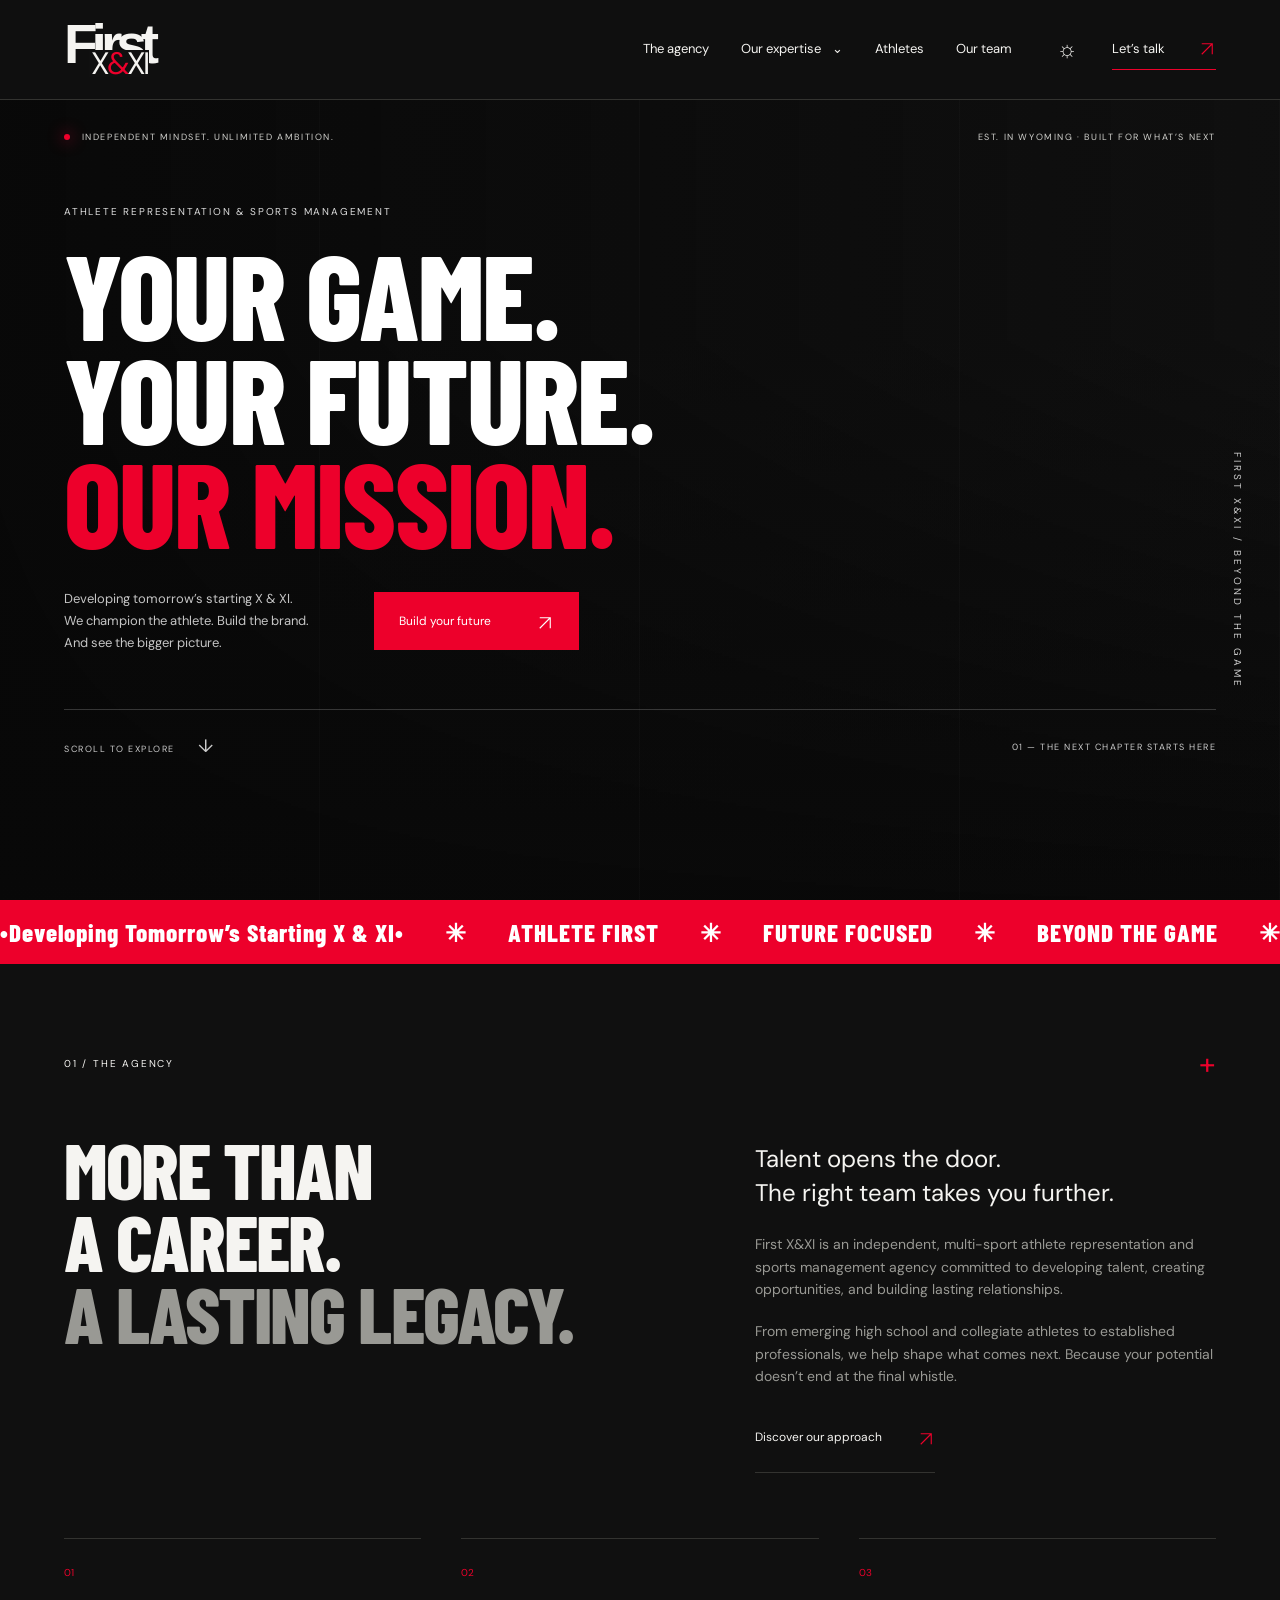
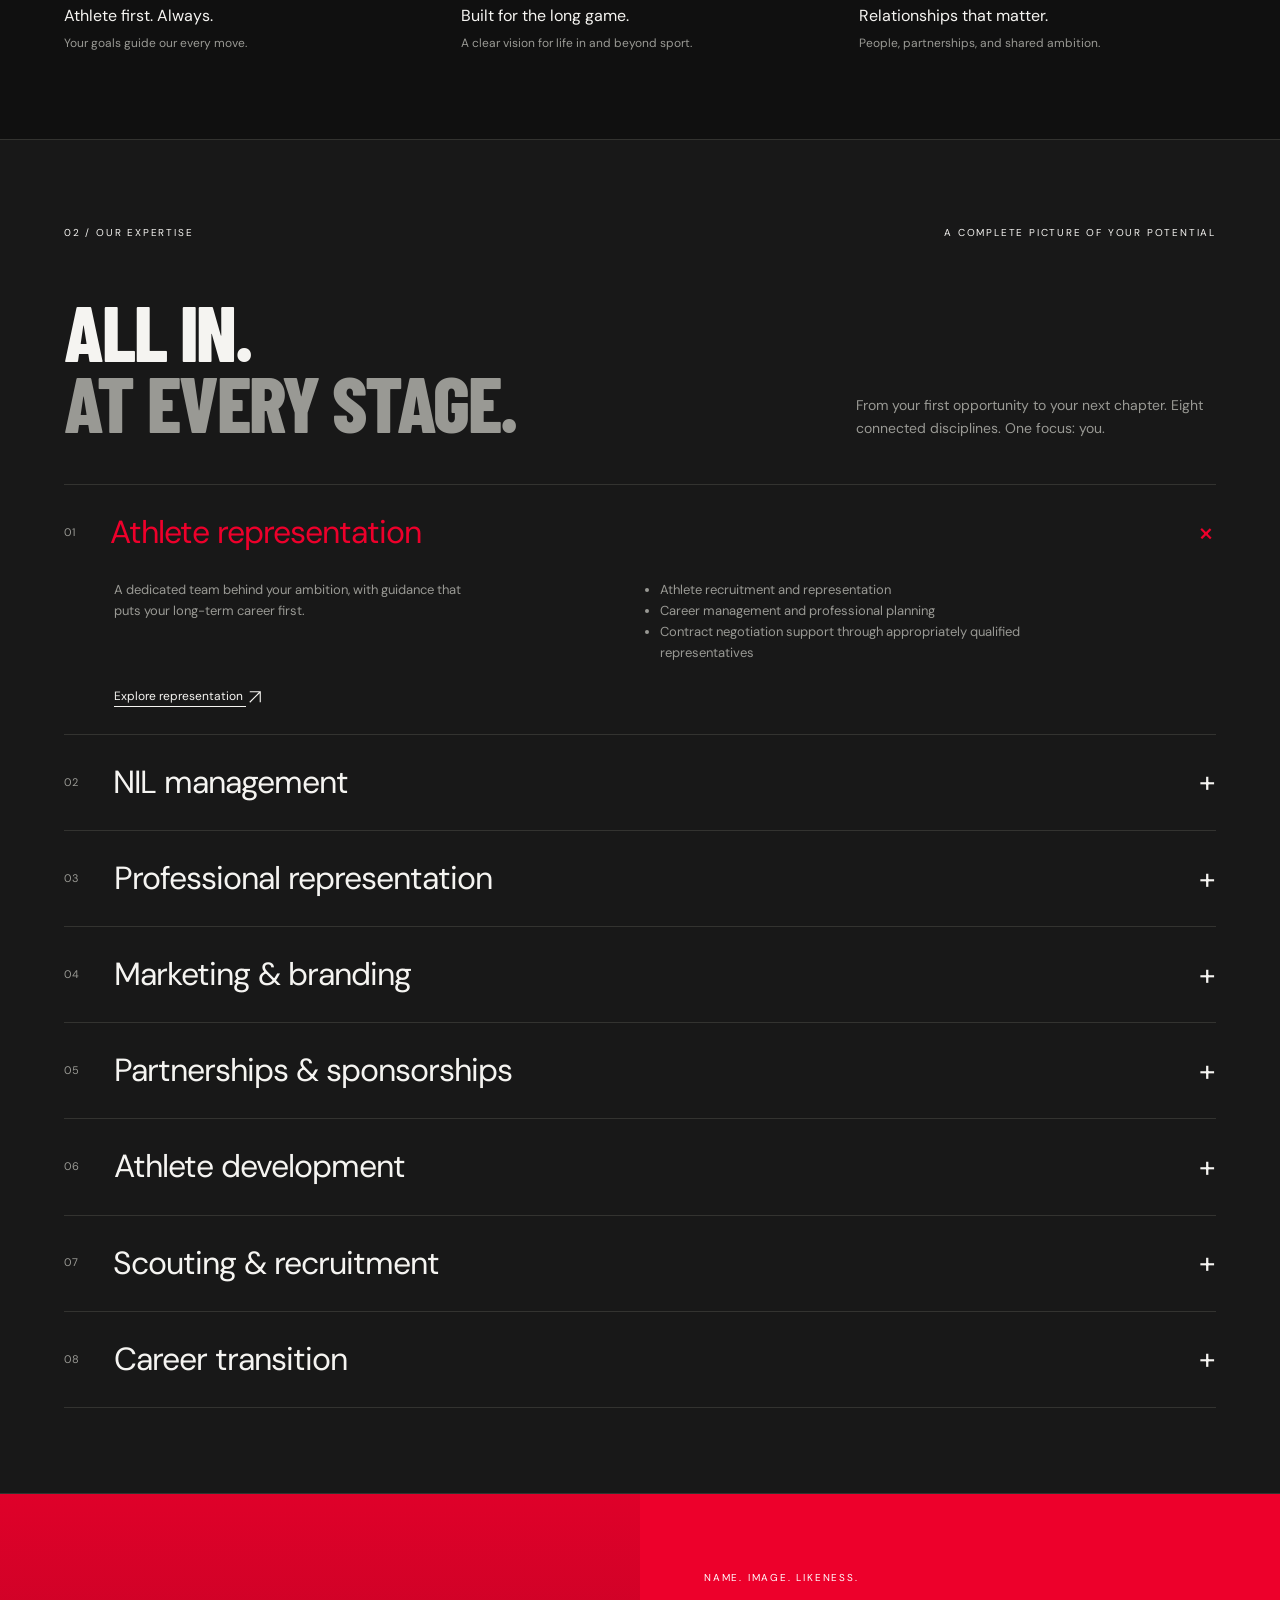
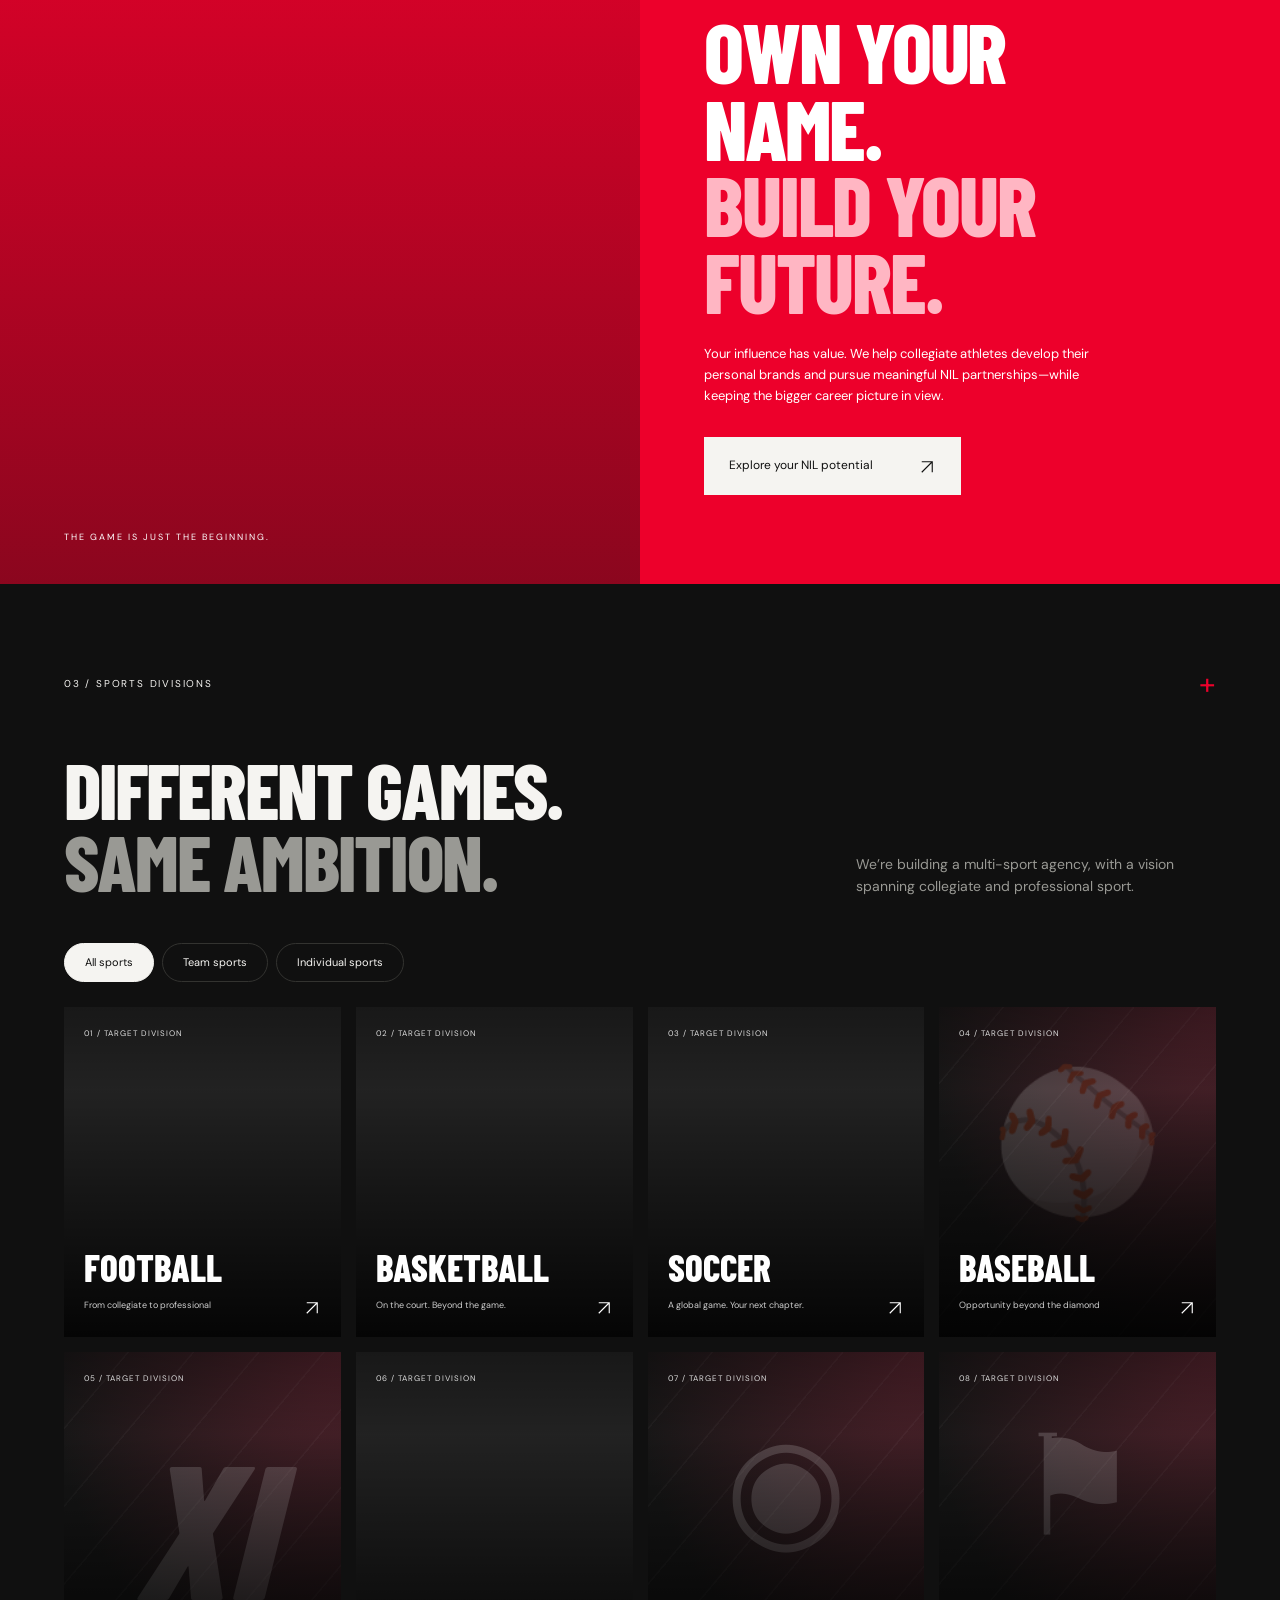
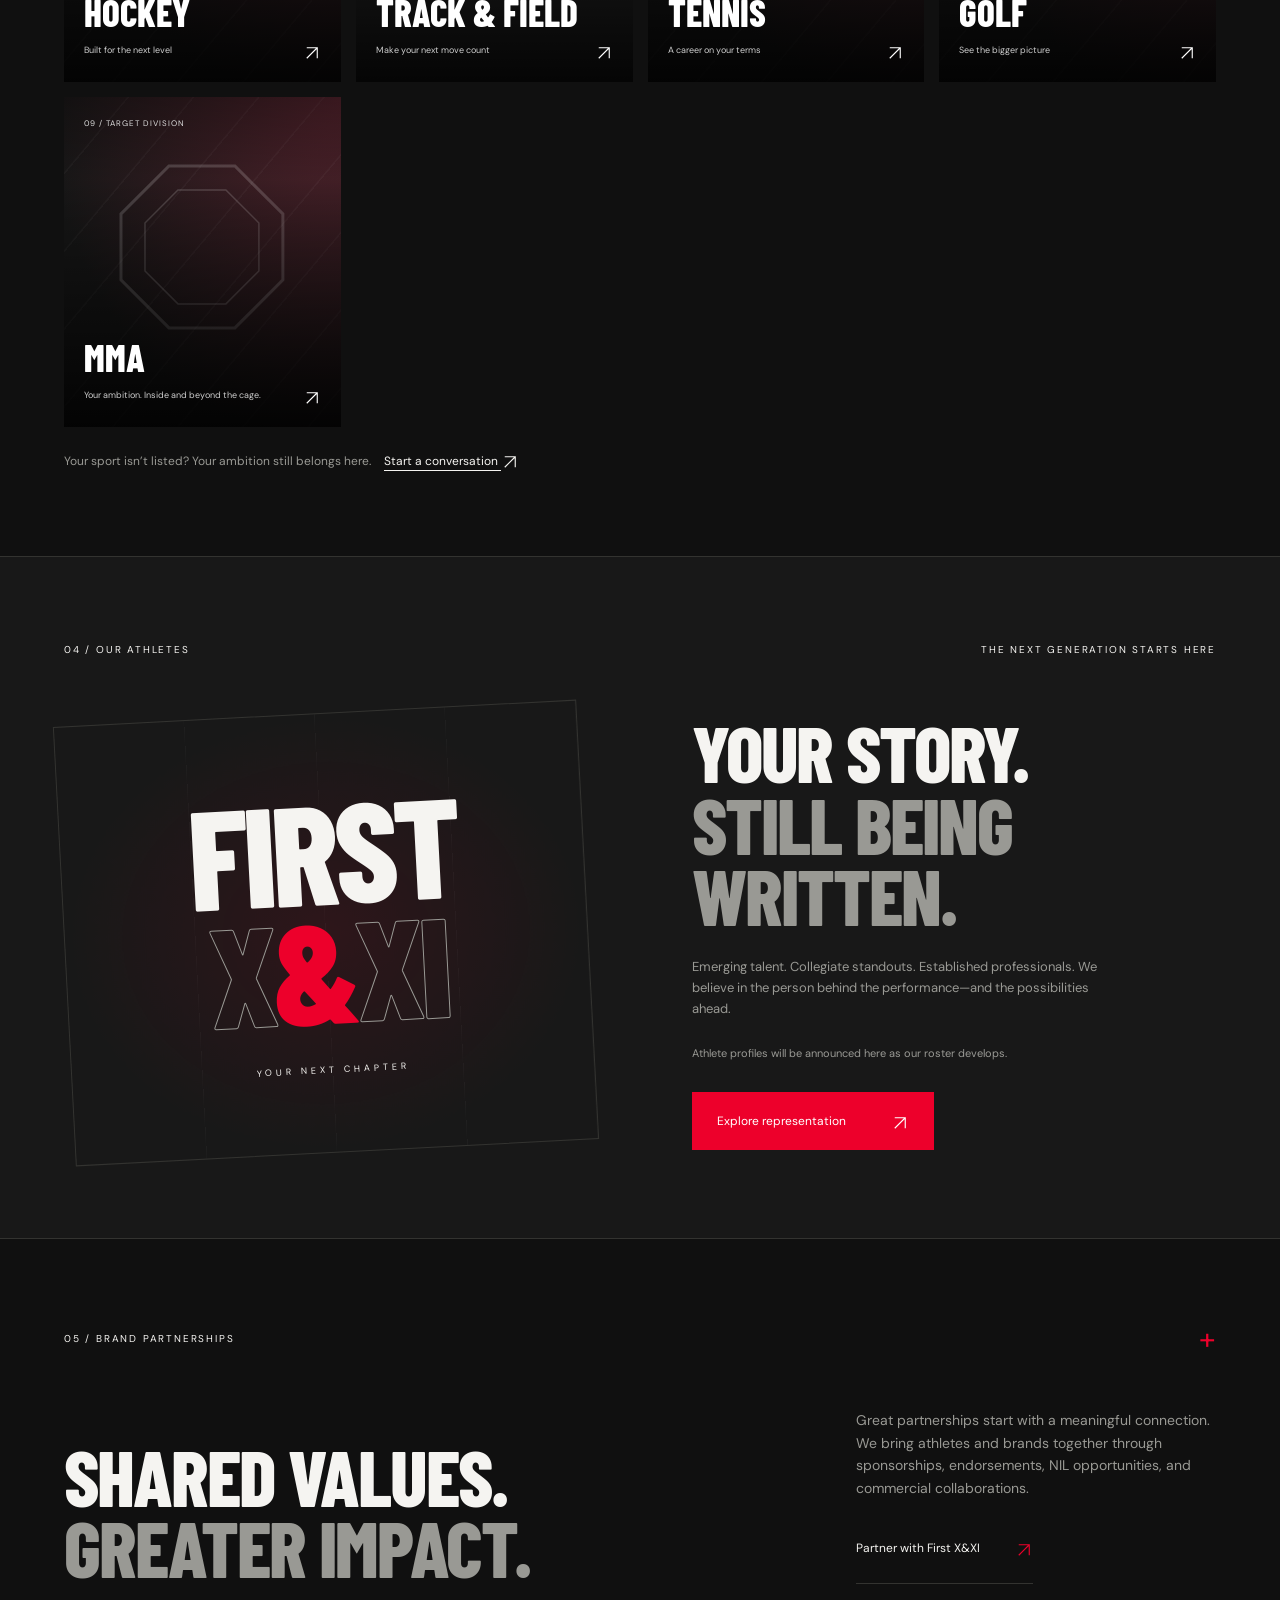
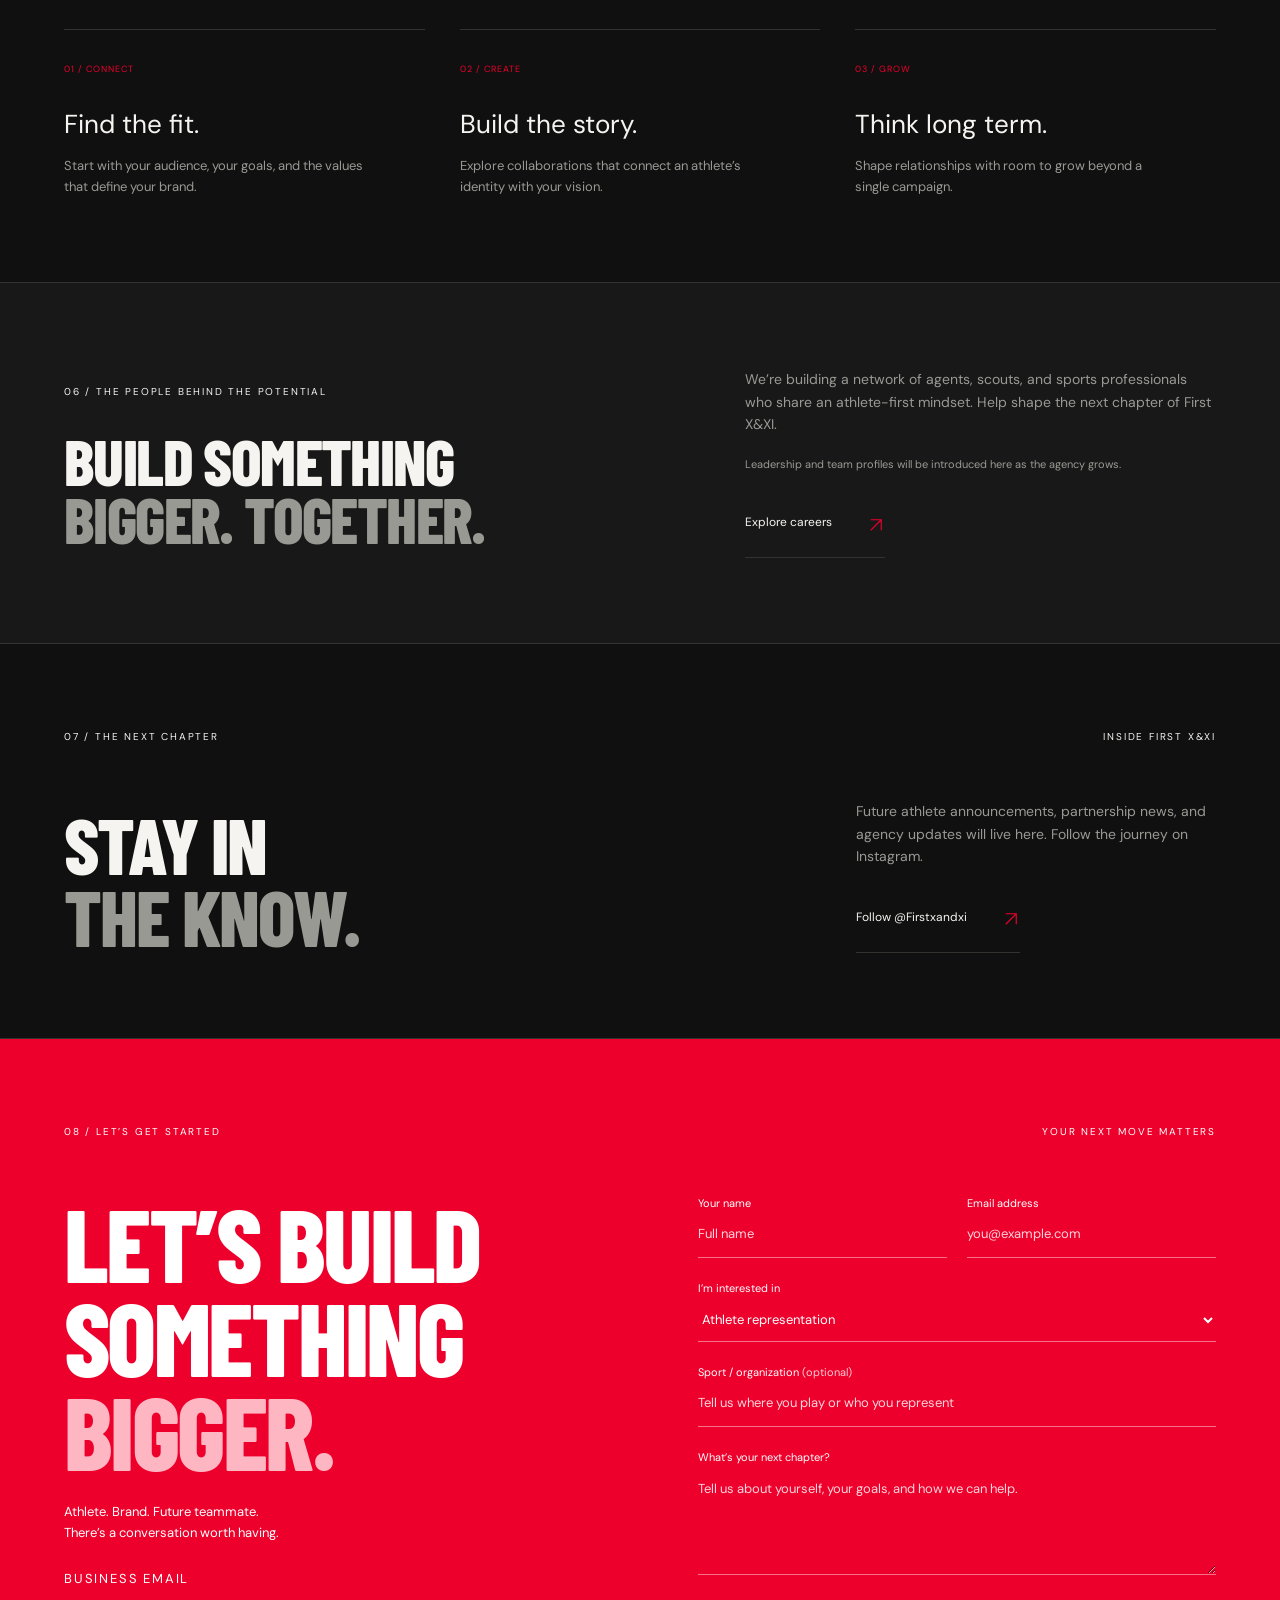
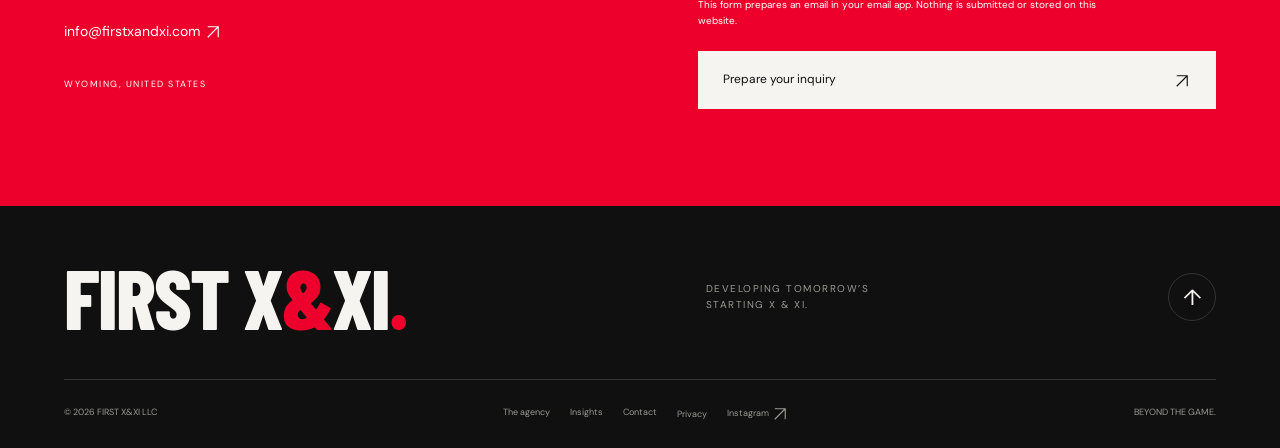
==== OPEN-PREVIEW.html @ 7b614a2d "Add files via upload" ====
<!doctype html>
<html lang="en" data-theme="dark">
<head>
<meta charset="UTF-8"><meta name="viewport" content="width=device-width, initial-scale=1">
<title>FIRST X&XI — Beyond the Game</title>
<meta name="description" content="FIRST X&XI is an independent, multi-sport athlete representation agency. Career management, NIL opportunities, brand partnerships, and development on and off the field.">
<meta name="theme-color" content="#101010"><meta property="og:title" content="FIRST X&XI — Beyond the Game"><meta property="og:description" content="Developing tomorrow’s starting X & XI. Athlete representation, NIL, and brand partnerships."><meta property="og:type" content="website">
<link rel="icon" href="[data-uri]" type="image/svg+xml"><style>@font-face{font-family:"Barlow Condensed";src:url("[data-uri]") format("woff2");font-style:normal;font-weight:600 900;font-display:swap}@font-face{font-family:"DM Sans";src:url("[data-uri]") format("woff2");font-style:normal;font-weight:400 700;font-display:swap}
:root{--bg:#101010;--surface:#181818;--text:#f5f4f1;--muted:#999994;--line:#333330;--red:#ed002b;--display:'Barlow Condensed','Arial Narrow',Impact,sans-serif;--body:'DM Sans',Arial,sans-serif;--pad:clamp(24px,5vw,88px)}*{box-sizing:border-box}html{scroll-behavior:smooth;scroll-padding-top:100px}body{margin:0;background:var(--bg);color:var(--text);font-family:var(--body);font-size:15px;line-height:1.6}body.menu-open{overflow:hidden}a{color:inherit;text-decoration:none}button,input,select,textarea{font:inherit}button,a,input,select,textarea{-webkit-tap-highlight-color:transparent}button{cursor:pointer}button{color:inherit}button:disabled{cursor:default}a:focus-visible,button:focus-visible,summary:focus-visible,input:focus-visible,select:focus-visible,textarea:focus-visible{outline:3px solid #ff4565;outline-offset:5px}::selection{color:#fff;background:var(--red)}[hidden]{display:none!important}h1,h2,h3,p{margin:0}h1,h2{font-family:var(--display);font-weight:800;line-height:.92;letter-spacing:-.025em}h2{font-size:clamp(48px,6.1vw,92px)}p{color:var(--muted)}p+p{margin-top:20px}h3{font-weight:500}section[id]{scroll-margin-top:15px}.red{color:var(--red)}.muted{color:var(--muted)}.skip{position:fixed;left:20px;top:-100px;z-index:200;background:var(--red);padding:12px}.skip:focus{top:20px}.header{height:100px;padding:0 var(--pad);display:flex;align-items:center;justify-content:space-between;gap:35px;position:sticky;top:0;z-index:50;background:color-mix(in srgb,var(--bg) 92%,transparent);backdrop-filter:blur(18px);border-bottom:1px solid var(--line)}.logo{width:100px;height:70px;position:relative;display:block;line-height:1;color:var(--text)}.logo-first{font-family:Arial,sans-serif;letter-spacing:-6px;font-weight:900;font-size:55px;position:absolute;top:2px;left:0}.logo-bottom{position:absolute;left:25px;top:35px;font-weight:900;font-size:31px;letter-spacing:-3px;background:var(--bg);line-height:.9;padding:0 2px}.logo-bottom span{color:var(--red)}.desktop-nav{display:flex;align-items:center;gap:32px;font-size:13px;margin-left:auto}.desktop-nav>a,.nav-dropdown>button{padding:30px 0;transition:color .2s}.desktop-nav>a:hover,.nav-dropdown>button:hover{color:var(--red)}.nav-dropdown>button{background:none;border:0}.nav-dropdown>button span{margin-left:8px}.header-actions{display:flex;align-items:center;gap:25px}.icon-button{border:0;background:none;font-size:23px;width:40px;height:44px}.header-cta{border-bottom:1px solid var(--red);font-size:13px;padding:10px 0}.header-cta span{margin-left:30px;color:var(--red)}.mega-menu{position:absolute;top:99px;right:var(--pad);width:480px;padding:35px;background:var(--surface);border:1px solid var(--line);box-shadow:0 30px 60px #0006}.mega-menu>a{display:flex;justify-content:space-between;font-size:23px;padding:15px 0;border-bottom:1px solid var(--line)}.mega-menu>a:hover{color:var(--red)}.menu-toggle{display:none}.eyebrow{font-size:10px;font-weight:600;letter-spacing:1.8px;text-transform:uppercase}.hero{position:relative;min-height:760px;min-height:min(890px,calc(100svh - 100px));isolation:isolate;overflow:hidden;background:#111;color:#fff;padding:30px var(--pad) 0}.hero-photo{position:absolute;inset:0;z-index:-3;background:linear-gradient(90deg,#080808eb 0%,#0909098a 53%,#09090933),linear-gradient(0deg,#090909eb,transparent 70%),url("https://images.unsplash.com/photo-1522778119026-d647f0596c20?auto=format&fit=crop&w=2200&q=85") center 55%/cover;animation:hero-zoom 2s ease-out both}.hero-grid{position:absolute;inset:0;z-index:-2;background:repeating-linear-gradient(90deg,transparent 0,transparent calc(25% - 1px),#ffffff0b 25%);pointer-events:none}.hero-topline{display:flex;justify-content:space-between;font-size:9px;letter-spacing:1.6px;color:#d2d2ce}.status-dot{display:inline-block;background:var(--red);width:6px;height:6px;margin-right:8px;border-radius:50%;box-shadow:0 0 16px #f0023d}.hero-content{padding:60px 0 55px;max-width:1100px}.hero-content .eyebrow{margin-bottom:22px;color:#ddd}.hero h1{font-size:clamp(75px,9.3vw,150px);letter-spacing:-.015em;line-height:.87}.hero h1>span{color:var(--red)}.hero-bottom{display:flex;align-items:center;gap:65px;margin-top:35px}.hero-bottom p{color:#c5c5c5;font-size:13px;line-height:1.7}.button{border:0;display:inline-flex;align-items:center;justify-content:space-between;gap:45px;background:var(--red);color:#fff;padding:18px 25px;font-size:12px;font-weight:600;min-height:57px;transition:background .25s,transform .25s}.button:hover{background:#c80023;transform:translateY(-3px)}.button span{font-size:22px;font-weight:400;line-height:1}.button-white{background:#f5f4f1;color:#101010}.button-white:hover{background:#ddd;color:#101010}.hero-side{position:absolute;right:35px;top:44%;writing-mode:vertical-rl;font-size:10px;letter-spacing:3px;color:#ccc}.hero-footer{display:flex;justify-content:space-between;align-items:center;border-top:1px solid #ffffff30;padding:22px 0;font-size:9px;letter-spacing:1.5px;color:#ccc}.hero-footer a span{margin-left:20px;font-size:18px}.ticker{background:var(--red);color:#fff;padding:12px 0;overflow:hidden;white-space:nowrap;font-family:var(--display);font-weight:600;font-size:25px;letter-spacing:1px}.ticker>div{display:inline-block;animation:marquee 35s linear infinite}.ticker span{display:inline-block;margin:0 35px}.section{padding:85px var(--pad);border-bottom:1px solid var(--line)}.section-marker{display:flex;align-items:center;justify-content:space-between;margin-bottom:55px}.mini-cross{font-size:30px;line-height:1;color:var(--red);font-weight:300}.about-main{display:grid;grid-template-columns:1.3fr 1fr;gap:8%}.about-copy{max-width:480px;padding-top:8px}.about-copy .lead{font-size:24px;line-height:1.4;color:var(--text);margin-bottom:24px}.about-copy p{font-size:14px}.text-link{display:inline-flex;justify-content:space-between;gap:35px;align-items:center;font-size:12px;font-weight:600;border-bottom:1px solid var(--line);padding:17px 0;margin-top:15px}.text-link span{font-size:22px;color:var(--red);transition:transform .2s}.text-link:hover span{transform:translate(4px,-4px)}.principles{display:grid;grid-template-columns:repeat(3,1fr);gap:40px;margin-top:65px}.principles>div{border-top:1px solid var(--line);padding-top:20px}.principles>div>span{font-size:10px;color:var(--red)}.principles h3{font-size:16px;margin-top:20px;margin-bottom:6px}.principles p{font-size:12px}.expertise{background:var(--surface)}.section-heading{display:flex;justify-content:space-between;align-items:flex-end;gap:70px;margin-bottom:45px}.section-heading>p,.section-heading>div{max-width:360px;font-size:14px}.service-list{border-top:1px solid var(--line)}details{border-bottom:1px solid var(--line)}summary{list-style:none;cursor:pointer;display:flex;align-items:center;gap:35px;padding:22px 0;transition:color .2s}summary::-webkit-details-marker{display:none}.service-number{color:var(--muted);font-size:11px}summary h3{font-size:clamp(23px,2.5vw,36px);letter-spacing:-1px}summary .plus{margin-left:auto;font-size:30px;font-weight:400}details[open] summary .plus{transform:rotate(45deg);color:var(--red)}summary:hover,details[open] summary h3{color:var(--red)}.service-body{display:grid;grid-template-columns:1fr 1fr;gap:15px 60px;margin-left:50px;padding:0 0 28px;font-size:13px;max-width:1000px}.service-body p{max-width:350px}.service-body ul{margin:0;padding-left:16px;color:var(--muted)}.service-body a{grid-column:1/-1;color:var(--text);font-size:12px;margin-top:8px;text-decoration:underline;text-underline-offset:6px}.nil-feature{display:grid;grid-template-columns:1fr 1fr;min-height:690px;background:var(--red);color:#fff}.nil-image{background:linear-gradient(0deg,#0e0e0e70,#0e0e0e10),url("https://images.unsplash.com/photo-1546519638-68e109498ffc?auto=format&fit=crop&w=1200&q=85") center/cover;position:relative}.nil-image:after{content:'THE GAME IS JUST THE BEGINNING.';position:absolute;bottom:40px;left:var(--pad);font-size:9px;letter-spacing:2px}.nil-copy{padding:70px clamp(30px,5vw,80px)}.nil-copy h2{font-size:clamp(62px,6.5vw,100px);margin:25px 0}.nil-copy h2>span{color:#ffb6c3}.nil-copy p{color:#fff;max-width:420px;font-size:13px;margin-bottom:30px}.sport-filters{display:flex;gap:8px;margin-bottom:25px}.sport-filters button{border:1px solid var(--line);background:transparent;padding:10px 20px;border-radius:30px;font-size:11px;transition:background .2s}.sport-filters button:hover{border-color:var(--red)}.sport-filters button.active{background:var(--text);color:var(--bg);border-color:var(--text)}.sport-grid{display:grid;grid-template-columns:repeat(4,1fr);gap:15px}.sport-card{position:relative;min-height:330px;display:flex;flex-direction:column;justify-content:space-between;background-color:#242424;background-size:cover;background-position:center;overflow:hidden;padding:20px;color:#fff;isolation:isolate;transition:transform .3s}.sport-card:after{content:'';position:absolute;inset:0;background:linear-gradient(180deg,#0005,#0001 25%,#000d);z-index:-1;transition:background .3s}.sport-card:hover{transform:translateY(-7px)}.sport-card:hover h3{color:#ff3b5b}.sport-index{font-size:8px;letter-spacing:1px;color:#ddd}.sport-card h3{font-family:var(--display);font-weight:700;font-size:37px;line-height:1.1;transition:color .2s}.sport-card>div>span{display:block;font-size:9px;margin-top:10px;color:#ccc}.sport-card b{float:right;color:#fff;font-size:18px;line-height:1}.football{background-image:url("https://images.unsplash.com/photo-1566577739112-5180d4bf9390?auto=format&fit=crop&w=700&q=80")}.basketball{background-image:url("https://images.unsplash.com/photo-1546519638-68e109498ffc?auto=format&fit=crop&w=700&q=80")}.soccer{background-image:url("https://images.unsplash.com/photo-1574629810360-7efbbe195018?auto=format&fit=crop&w=700&q=80")}.track{background-image:url("https://images.unsplash.com/photo-1552674605-db6ffd4facb5?auto=format&fit=crop&w=700&q=80")}.graphic-card{background:repeating-linear-gradient(130deg,transparent 0,transparent 48px,#ffffff09 49px,#ffffff09 50px),radial-gradient(ellipse at top right,#54232d,#181818 75%)}.sport-symbol{position:absolute;inset:30px 0 auto;text-align:center;font-size:140px;line-height:1.5;color:#ffffff30;z-index:-1}.lines-symbol{font-family:var(--display);font-weight:800;font-style:italic;font-size:190px}.sport-note{font-size:12px;margin-top:25px}.sport-note a{color:var(--text);margin-left:10px;text-decoration:underline;text-underline-offset:5px}.athletes{background:var(--surface)}.athlete-layout{display:grid;grid-template-columns:1fr 1fr;align-items:center;gap:9%}.athlete-art{border:1px solid var(--line);background:radial-gradient(ellipse at 50% 50%,#ed002b1a,transparent 70%),repeating-linear-gradient(90deg,transparent 0,transparent 24.8%,#ffffff09 25%);min-height:440px;display:flex;justify-content:center;align-items:center;flex-direction:column;transform:rotate(-3deg)}.athlete-art>span{font-family:var(--display);font-weight:800;font-size:clamp(90px,11vw,170px);line-height:.85;letter-spacing:-5px}.athlete-art .outline{color:transparent;-webkit-text-stroke:1px var(--muted)}.athlete-art .outline .red{-webkit-text-stroke:0;color:var(--red)}.athlete-art small{font-size:9px;letter-spacing:4px;margin-top:35px}.athlete-layout p{font-size:13px;margin-top:25px;max-width:420px}.athlete-layout .button{margin-top:30px}.small-note{font-size:11px!important;color:var(--muted)}.partner-steps{display:grid;grid-template-columns:repeat(3,1fr);gap:35px}.partner-steps>div{border-top:1px solid var(--line);padding-top:25px}.partner-steps span{font-size:9px;letter-spacing:1px;color:var(--red)}.partner-steps h3{font-size:26px;margin:25px 0 10px}.partner-steps p{font-size:13px;max-width:320px}.team{display:grid;grid-template-columns:1.2fr 1fr;align-items:center;gap:10%;background:var(--surface)}.team h2{font-size:clamp(45px,5vw,76px);margin-top:30px}.team p{font-size:14px}.insights .section-heading{margin-bottom:0}.contact{background:var(--red);color:#fff;border:none}.contact-grid{display:grid;grid-template-columns:1fr 1fr;gap:10%}.contact h2{font-size:clamp(65px,8vw,120px)}.contact h2 span{color:#ffb6c3}.contact p{color:#fff}.contact-grid>div>p{margin-top:25px;font-size:13px}.contact-grid>div>a{display:block;font-size:14px}.contact-email{margin-top:30px;margin-bottom:8px}.contact-location{font-size:9px!important;letter-spacing:1.5px;margin-top:35px!important}form label{display:block;font-size:11px;font-weight:500;margin-bottom:22px}.form-row{display:grid;grid-template-columns:1fr 1fr;gap:20px}input,select,textarea{display:block;width:100%;border:0;border-bottom:1px solid #ffffff70;background:transparent;border-radius:0;color:#fff;padding:12px 0;outline-offset:3px!important;font-size:13px;resize:vertical}input::placeholder,textarea::placeholder{color:#ffd4dc;opacity:1}select option{color:#111;background:#fff}.optional{opacity:.8}form .form-note{font-size:10px;line-height:1.6;max-width:400px;margin-bottom:22px}form .button{width:100%}#form-status{font-size:12px;margin-top:12px}#email-fallback,#copy-inquiry{font-size:12px;text-decoration:underline;display:block;margin-top:12px}#copy-inquiry{background:none;border:0;padding:0}footer{padding:50px var(--pad) 25px}.footer-top{display:flex;align-items:center;justify-content:space-between;gap:30px;padding-bottom:40px;border-bottom:1px solid var(--line)}.footer-brand{font-family:var(--display);font-size:clamp(40px,6.5vw,100px);font-weight:800;line-height:1;letter-spacing:-2px}.footer-brand span{color:var(--red)}.footer-top p{font-size:10px;letter-spacing:1.5px}.back-top{width:48px;height:48px;border:1px solid var(--line);border-radius:50%;display:grid;place-items:center;font-size:22px}.footer-bottom{display:flex;justify-content:space-between;gap:30px;padding-top:25px;font-size:9px;color:var(--muted)}.footer-bottom>div{display:flex;gap:20px}.footer-bottom button{background:transparent;border:0;padding:0;font-size:inherit;color:inherit}.footer-bottom a:hover,.footer-bottom button:hover{color:var(--text)}dialog{background:var(--surface);color:var(--text);border:1px solid var(--line);padding:50px;width:min(620px,calc(100% - 40px));max-height:85vh}dialog::backdrop{background:#000b;backdrop-filter:blur(8px)}dialog h2{font-size:45px;margin:20px 0}dialog p{font-size:13px}dialog a{text-decoration:underline;overflow-wrap:anywhere}.dialog-close{position:absolute;right:15px;top:10px;font-size:30px;border:0;background:transparent}.reveal{opacity:1;transform:none}.motion-ready .reveal{opacity:0;transform:translateY(20px);transition:opacity .7s,transform .7s}.motion-ready .reveal.visible{opacity:1;transform:none}[data-theme="light"]{--bg:#f5f4f0;--surface:#eae9e4;--text:#121212;--muted:#66665f;--line:#cecec7}[data-theme="light"] .athlete-art{background:radial-gradient(ellipse at center,#ed002b12,transparent)}@keyframes marquee{to{transform:translateX(-50%)}}@keyframes hero-zoom{from{transform:scale(1.04)}to{transform:scale(1)}}
@media(min-width:1600px){.hero-content{padding-top:80px}.hero{min-height:880px}}
@media(max-width:1100px){.desktop-nav{gap:20px}.header{gap:20px}.hero h1{font-size:11.5vw}.hero-topline>span:last-child{display:none}.hero{min-height:730px}.sport-grid{grid-template-columns:repeat(2,1fr)}.sport-card{min-height:380px}.nil-feature{min-height:620px}.header-actions{gap:14px}.section-heading{gap:35px}.footer-bottom>span:last-child{display:none}.athlete-art{min-height:380px}}
@media(max-width:800px){.header{height:80px}.logo{transform:scale(.85);transform-origin:left center}.desktop-nav{display:none}.header-actions{margin-left:auto}.menu-toggle{display:flex;flex-direction:column;justify-content:center;gap:7px}.menu-toggle span{height:1px;width:24px;background:var(--text);transition:transform .2s}.menu-toggle[aria-expanded="true"] span:first-child{transform:translateY(4px) rotate(45deg)}.menu-toggle[aria-expanded="true"] span:last-child{transform:translateY(-4px) rotate(-45deg)}.mobile-nav{position:fixed;inset:80px 0 0;background:var(--bg);padding:30px var(--pad);height:calc(100dvh - 80px);overflow:auto}.mobile-nav a{display:block;font-family:var(--display);font-size:40px;border-bottom:1px solid var(--line);padding:10px 0}.hero{min-height:720px}.hero-content{padding-top:70px}.hero h1{font-size:14vw}.hero-side{right:15px;font-size:8px}.hero-footer>span{display:none}.hero-bottom{gap:30px}.hero-photo{background-position:65% center}.section{padding-top:65px;padding-bottom:65px}.section-marker{margin-bottom:40px}.section-marker>.eyebrow:last-child:not(:first-child){display:none}.about-main{grid-template-columns:1fr;gap:35px}.about-copy{max-width:100%}.about-copy .lead{font-size:22px}.principles{gap:20px;margin-top:40px}.section-heading{align-items:flex-start;flex-direction:column;gap:25px}.section-heading>p,.section-heading>div{max-width:540px}.nil-feature{grid-template-columns:1fr 1.1fr}.nil-copy{padding:50px 25px}.nil-copy h2{font-size:60px}.nil-copy .button{gap:20px;padding:15px;font-size:11px}.athlete-layout{gap:40px}.athlete-art{min-height:300px}.athlete-art>span{font-size:90px}.athlete-layout h2{font-size:50px}.team{grid-template-columns:1fr;gap:30px}.contact-grid{gap:40px}.contact h2{font-size:72px}.form-row{grid-template-columns:1fr;gap:0}.footer-top p{display:none}.footer-bottom{flex-wrap:wrap}.footer-bottom>div{flex-wrap:wrap}.partner-steps{gap:20px}.partner-steps h3{font-size:21px}html{scroll-padding-top:80px}}
@media(max-width:540px){.header-cta{font-size:11px}.header-cta span{margin-left:12px}.header-actions{gap:6px}.header{gap:10px}.hero{padding-top:24px;min-height:720px}.hero-topline{font-size:7px;letter-spacing:1px}.hero-content{padding:65px 0 40px}.hero-content .eyebrow{font-size:8px;letter-spacing:1px}.hero h1{font-size:18vw;line-height:.95}.hero-bottom{flex-direction:column;align-items:flex-start;gap:25px;margin-top:25px}.hero-bottom p{font-size:12px}.hero-bottom .button{min-width:235px}.hero-side{display:none}.hero-footer{padding:20px 0}.ticker{font-size:22px;padding:9px 0}.ticker span{margin:0 20px}.section{padding-top:55px;padding-bottom:55px}.section-marker{margin-bottom:30px}.eyebrow{font-size:9px;letter-spacing:1.2px}h2{font-size:53px}.principles{grid-template-columns:1fr;gap:25px}.principles>div{position:relative;padding-left:40px}.principles>div>span{position:absolute;left:0;top:22px}.principles h3{margin-top:0}.service-body{grid-template-columns:1fr;margin-left:0;gap:16px;font-size:12px}.service-body a{grid-column:auto}summary{gap:16px;padding:20px 0}summary h3{font-size:22px;letter-spacing:-.5px}.nil-feature{grid-template-columns:1fr}.nil-image{min-height:330px;background-position:center 45%}.nil-copy{padding:45px var(--pad)}.nil-copy h2{font-size:72px}.nil-copy .button{padding:18px 24px;gap:40px;font-size:12px}.sport-grid{gap:10px}.sport-card{min-height:265px;padding:15px 12px}.sport-card h3{font-size:29px}.sport-card>div>span{font-size:8px}.sport-index{font-size:6px}.sport-symbol{font-size:100px;top:50px}.lines-symbol{font-size:150px;top:20px}.sport-filters button{padding:9px 14px;font-size:10px}.sport-note a{margin-left:0;display:inline-block;margin-top:10px}.athlete-layout{grid-template-columns:1fr;gap:45px}.athlete-art{min-height:320px}.athlete-art>span{font-size:130px}.athlete-layout h2{font-size:58px}.partner-steps{grid-template-columns:1fr;gap:30px}.partner-steps h3{margin-top:15px}.contact-grid{grid-template-columns:1fr;gap:45px}.contact h2{font-size:86px}.form-row{grid-template-columns:1fr 1fr;gap:16px}.footer-brand{font-size:48px}.footer-bottom>div{gap:17px}.footer-top{padding-bottom:30px}dialog{padding:35px 25px}}
@media(prefers-reduced-motion:reduce){html{scroll-behavior:auto}*,*:before,*:after{animation:none!important;transition:none!important}.motion-ready .reveal{opacity:1;transform:none}}

.arrow-icon{width:18px;height:18px;display:inline-block;vertical-align:middle;flex-shrink:0}.contact-grid>*{min-width:0}.contact-email{overflow-wrap:anywhere}.form-row>*{min-width:0}@media(max-width:540px){.contact h2{font-size:clamp(64px,19vw,86px)}}
@media(max-width:540px){.hero h1{font-size:16.5vw}}

.logo img{width:100%;height:100%;object-fit:contain}

.mma-octagon{position:absolute;width:65%;height:auto;top:18%;left:17.5%;color:#ffffff30;z-index:-1}
</style>
</head>
<body>
<a class="skip" href="#main">Skip to content</a>
<header class="header">
<a href="#home" class="logo" aria-label="First X and XI home"><span class="logo-first">First</span><span class="logo-bottom">X<span>&</span>XI</span></a>
<nav class="desktop-nav" aria-label="Main navigation"><a href="#about">The agency</a><div class="nav-dropdown"><button aria-expanded="false" aria-controls="services-menu">Our expertise <span>⌄</span></button><div id="services-menu" class="mega-menu" hidden><span class="eyebrow">Built around your ambition</span><a href="#representation">Athlete representation <span><svg class="arrow-icon" viewBox="0 0 24 24" fill="none" aria-hidden="true"><path d="M5 19 19 5M5 5h14v14" stroke="currentColor" stroke-width="1.5"/></svg></span></a><a href="#nil">NIL & brand building <span><svg class="arrow-icon" viewBox="0 0 24 24" fill="none" aria-hidden="true"><path d="M5 19 19 5M5 5h14v14" stroke="currentColor" stroke-width="1.5"/></svg></span></a><a href="#sports">Sports divisions <span><svg class="arrow-icon" viewBox="0 0 24 24" fill="none" aria-hidden="true"><path d="M5 19 19 5M5 5h14v14" stroke="currentColor" stroke-width="1.5"/></svg></span></a><a href="#partnerships">Brand partnerships <span><svg class="arrow-icon" viewBox="0 0 24 24" fill="none" aria-hidden="true"><path d="M5 19 19 5M5 5h14v14" stroke="currentColor" stroke-width="1.5"/></svg></span></a></div></div><a href="#athletes">Athletes</a><a href="#team">Our team</a></nav>
<div class="header-actions"><button class="theme-toggle icon-button" aria-label="Switch to light theme" title="Switch color theme">☼</button><a class="header-cta" href="#contact">Let’s talk <span><svg class="arrow-icon" viewBox="0 0 24 24" fill="none" aria-hidden="true"><path d="M5 19 19 5M5 5h14v14" stroke="currentColor" stroke-width="1.5"/></svg></span></a><button class="menu-toggle icon-button" aria-label="Open navigation" aria-expanded="false" aria-controls="mobile-nav"><span></span><span></span></button></div>
<nav id="mobile-nav" class="mobile-nav" aria-label="Mobile navigation" hidden><a href="#about">The agency</a><a href="#representation">Our expertise</a><a href="#sports">Sports divisions</a><a href="#athletes">Athletes</a><a href="#team">Our team</a><a href="#contact">Let’s talk <svg class="arrow-icon" viewBox="0 0 24 24" fill="none" aria-hidden="true"><path d="M5 19 19 5M5 5h14v14" stroke="currentColor" stroke-width="1.5"/></svg></a></nav>
</header>
<main id="main">
<section class="hero" id="home">
<div class="hero-photo" role="img" aria-label="Stadium lights illuminating a field at night"></div><div class="hero-grid" aria-hidden="true"></div><div class="hero-topline"><span><i class="status-dot"></i> INDEPENDENT MINDSET. UNLIMITED AMBITION.</span><span>EST. IN WYOMING · BUILT FOR WHAT’S NEXT</span></div>
<div class="hero-content"><p class="eyebrow">ATHLETE REPRESENTATION &amp; SPORTS MANAGEMENT</p><h1>YOUR GAME.<br>YOUR FUTURE.<br><span>OUR MISSION.</span></h1><div class="hero-bottom"><p>Developing tomorrow’s starting X &amp; XI.<br>We champion the athlete. Build the brand.<br>And see the bigger picture.</p><a href="#contact" class="button" data-inquiry="Athlete representation">Build your future <span><svg class="arrow-icon" viewBox="0 0 24 24" fill="none" aria-hidden="true"><path d="M5 19 19 5M5 5h14v14" stroke="currentColor" stroke-width="1.5"/></svg></span></a></div></div>
<div class="hero-side" aria-hidden="true">FIRST X&XI / BEYOND THE GAME</div><div class="hero-footer"><a href="#about">SCROLL TO EXPLORE <span>↓</span></a><span>01 — THE NEXT CHAPTER STARTS HERE</span></div>
</section>
<div class="ticker" aria-label="Developing Tomorrow’s Starting X &amp; XI. Athlete first. Future focused. Beyond the game."><div aria-hidden="true">•Developing Tomorrow’s Starting X &amp; XI• <span>✳</span> ATHLETE FIRST <span>✳</span> FUTURE FOCUSED <span>✳</span> BEYOND THE GAME <span>✳</span> •Developing Tomorrow’s Starting X &amp; XI• <span>✳</span> ATHLETE FIRST <span>✳</span> FUTURE FOCUSED <span>✳</span> BEYOND THE GAME <span>✳</span></div></div>
<section class="section about" id="about"><div class="section-marker"><span class="eyebrow">01 / THE AGENCY</span><span class="mini-cross">+</span></div><div class="about-main reveal"><h2>MORE THAN<br>A CAREER.<br><span class="muted">A LASTING LEGACY.</span></h2><div class="about-copy"><p class="lead">Talent opens the door.<br>The right team takes you further.</p><p>First X&XI is an independent, multi-sport athlete representation and sports management agency committed to developing talent, creating opportunities, and building lasting relationships.</p><p>From emerging high school and collegiate athletes to established professionals, we help shape what comes next. Because your potential doesn’t end at the final whistle.</p><a class="text-link" href="#representation">Discover our approach <span><svg class="arrow-icon" viewBox="0 0 24 24" fill="none" aria-hidden="true"><path d="M5 19 19 5M5 5h14v14" stroke="currentColor" stroke-width="1.5"/></svg></span></a></div></div><div class="principles"><div><span>01</span><h3>Athlete first. Always.</h3><p>Your goals guide our every move.</p></div><div><span>02</span><h3>Built for the long game.</h3><p>A clear vision for life in and beyond sport.</p></div><div><span>03</span><h3>Relationships that matter.</h3><p>People, partnerships, and shared ambition.</p></div></div></section>
<section class="section expertise" id="representation"><div class="section-marker"><span class="eyebrow">02 / OUR EXPERTISE</span><span class="eyebrow">A COMPLETE PICTURE OF YOUR POTENTIAL</span></div><div class="section-heading reveal"><h2>ALL IN.<br><span class="muted">AT EVERY STAGE.</span></h2><p>From your first opportunity to your next chapter. Eight connected disciplines. One focus: you.</p></div><div class="service-list">
<details open><summary><span class="service-number">01</span><h3>Athlete representation</h3><span class="plus">+</span></summary><div class="service-body"><p>A dedicated team behind your ambition, with guidance that puts your long-term career first.</p><ul><li>Athlete recruitment and representation</li><li>Career management and professional planning</li><li>Contract negotiation support through appropriately qualified representatives</li></ul><a href="#contact" data-inquiry="Athlete representation">Explore representation <svg class="arrow-icon" viewBox="0 0 24 24" fill="none" aria-hidden="true"><path d="M5 19 19 5M5 5h14v14" stroke="currentColor" stroke-width="1.5"/></svg></a></div></details>
<details><summary><span class="service-number">02</span><h3>NIL management</h3><span class="plus">+</span></summary><div class="service-body"><p>Turn your name, image, and likeness into opportunities that fit who you are.</p><ul><li>Collegiate NIL opportunities</li><li>Brand partnerships and sponsorship negotiations</li><li>Athlete brand development</li></ul><a href="#nil">Explore NIL <svg class="arrow-icon" viewBox="0 0 24 24" fill="none" aria-hidden="true"><path d="M5 19 19 5M5 5h14v14" stroke="currentColor" stroke-width="1.5"/></svg></a></div></details>
<details><summary><span class="service-number">03</span><h3>Professional representation</h3><span class="plus">+</span></summary><div class="service-body"><p>Strategic support for the demands and possibilities of a professional career.</p><ul><li>Professional career and relationship management</li><li>Contract advisory and negotiation through qualified agents</li><li>Career advancement opportunities</li></ul><a href="#contact" data-inquiry="Professional representation">Plan your next chapter <svg class="arrow-icon" viewBox="0 0 24 24" fill="none" aria-hidden="true"><path d="M5 19 19 5M5 5h14v14" stroke="currentColor" stroke-width="1.5"/></svg></a></div></details>
<details><summary><span class="service-number">04</span><h3>Marketing &amp; branding</h3><span class="plus">+</span></summary><div class="service-body"><p>Build an identity that carries your story beyond the scoreboard.</p><ul><li>Personal brand development</li><li>Social media strategy and athlete campaigns</li><li>Public relations and media exposure</li></ul><a href="#contact" data-inquiry="Marketing & branding">Build your brand <svg class="arrow-icon" viewBox="0 0 24 24" fill="none" aria-hidden="true"><path d="M5 19 19 5M5 5h14v14" stroke="currentColor" stroke-width="1.5"/></svg></a></div></details>
<details><summary><span class="service-number">05</span><h3>Partnerships &amp; sponsorships</h3><span class="plus">+</span></summary><div class="service-body"><p>Connect ambition with brands that share your values.</p><ul><li>Corporate sponsorships and endorsements</li><li>Brand collaborations</li><li>Commercial partnerships</li></ul><a href="#partnerships">Explore partnerships <svg class="arrow-icon" viewBox="0 0 24 24" fill="none" aria-hidden="true"><path d="M5 19 19 5M5 5h14v14" stroke="currentColor" stroke-width="1.5"/></svg></a></div></details>
<details><summary><span class="service-number">06</span><h3>Athlete development</h3><span class="plus">+</span></summary><div class="service-body"><p>Invest in the person behind the performance.</p><ul><li>Professional development and mentorship</li><li>Career preparation</li><li>Financial literacy and education resources</li></ul><a href="#contact" data-inquiry="Athlete development">Start a conversation <svg class="arrow-icon" viewBox="0 0 24 24" fill="none" aria-hidden="true"><path d="M5 19 19 5M5 5h14v14" stroke="currentColor" stroke-width="1.5"/></svg></a></div></details>
<details><summary><span class="service-number">07</span><h3>Scouting &amp; recruitment</h3><span class="plus">+</span></summary><div class="service-body"><p>Recognize potential. Create pathways to what comes next.</p><ul><li>Emerging talent identification and evaluation</li><li>High school and collegiate recruitment</li><li>Relationships with coaches and programs</li></ul><a href="#contact" data-inquiry="Scouting & recruitment">Get in touch <svg class="arrow-icon" viewBox="0 0 24 24" fill="none" aria-hidden="true"><path d="M5 19 19 5M5 5h14v14" stroke="currentColor" stroke-width="1.5"/></svg></a></div></details>
<details><summary><span class="service-number">08</span><h3>Career transition</h3><span class="plus">+</span></summary><div class="service-body"><p>Your next chapter deserves the same ambition as your first.</p><ul><li>Preparation for life after sports</li><li>Business and entrepreneurship opportunities</li><li>Personal brand development and long-term career planning</li></ul><a href="#contact" data-inquiry="Career transition">Explore your next move <svg class="arrow-icon" viewBox="0 0 24 24" fill="none" aria-hidden="true"><path d="M5 19 19 5M5 5h14v14" stroke="currentColor" stroke-width="1.5"/></svg></a></div></details>
</div></section>
<section class="nil-feature" id="nil"><div class="nil-image" role="img" aria-label="Basketball hoop beneath an open sky"></div><div class="nil-copy reveal"><span class="eyebrow">NAME. IMAGE. LIKENESS.</span><h2>OWN YOUR<br>NAME.<br><span>BUILD YOUR<br>FUTURE.</span></h2><p>Your influence has value. We help collegiate athletes develop their personal brands and pursue meaningful NIL partnerships—while keeping the bigger career picture in view.</p><a href="#contact" class="button button-white" data-inquiry="NIL opportunities">Explore your NIL potential <span><svg class="arrow-icon" viewBox="0 0 24 24" fill="none" aria-hidden="true"><path d="M5 19 19 5M5 5h14v14" stroke="currentColor" stroke-width="1.5"/></svg></span></a></div></section>
<section class="section sports" id="sports"><div class="section-marker"><span class="eyebrow">03 / SPORTS DIVISIONS</span><span class="mini-cross">+</span></div><div class="section-heading reveal"><h2>DIFFERENT GAMES.<br><span class="muted">SAME AMBITION.</span></h2><p>We’re building a multi-sport agency, with a vision spanning collegiate and professional sport.</p></div><div class="sport-filters" role="group" aria-label="Filter sports"><button class="active" data-filter="all" aria-pressed="true">All sports</button><button data-filter="team" aria-pressed="false">Team sports</button><button data-filter="individual" aria-pressed="false">Individual sports</button></div><div class="sport-grid">
<a class="sport-card football" href="#contact" data-category="team" data-sport="Football"><span class="sport-index">01 / TARGET DIVISION</span><div><h3>FOOTBALL</h3><span>From collegiate to professional <b><svg class="arrow-icon" viewBox="0 0 24 24" fill="none" aria-hidden="true"><path d="M5 19 19 5M5 5h14v14" stroke="currentColor" stroke-width="1.5"/></svg></b></span></div></a>
<a class="sport-card basketball" href="#contact" data-category="team" data-sport="Basketball"><span class="sport-index">02 / TARGET DIVISION</span><div><h3>BASKETBALL</h3><span>On the court. Beyond the game. <b><svg class="arrow-icon" viewBox="0 0 24 24" fill="none" aria-hidden="true"><path d="M5 19 19 5M5 5h14v14" stroke="currentColor" stroke-width="1.5"/></svg></b></span></div></a>
<a class="sport-card soccer" href="#contact" data-category="team" data-sport="Soccer"><span class="sport-index">03 / TARGET DIVISION</span><div><h3>SOCCER</h3><span>A global game. Your next chapter. <b><svg class="arrow-icon" viewBox="0 0 24 24" fill="none" aria-hidden="true"><path d="M5 19 19 5M5 5h14v14" stroke="currentColor" stroke-width="1.5"/></svg></b></span></div></a>
<a class="sport-card graphic-card" href="#contact" data-category="team" data-sport="Baseball"><span class="sport-index">04 / TARGET DIVISION</span><span class="sport-symbol" aria-hidden="true">⚾</span><div><h3>BASEBALL</h3><span>Opportunity beyond the diamond <b><svg class="arrow-icon" viewBox="0 0 24 24" fill="none" aria-hidden="true"><path d="M5 19 19 5M5 5h14v14" stroke="currentColor" stroke-width="1.5"/></svg></b></span></div></a>
<a class="sport-card graphic-card" href="#contact" data-category="team" data-sport="Hockey"><span class="sport-index">05 / TARGET DIVISION</span><span class="sport-symbol lines-symbol" aria-hidden="true">XI</span><div><h3>HOCKEY</h3><span>Built for the next level <b><svg class="arrow-icon" viewBox="0 0 24 24" fill="none" aria-hidden="true"><path d="M5 19 19 5M5 5h14v14" stroke="currentColor" stroke-width="1.5"/></svg></b></span></div></a>
<a class="sport-card track" href="#contact" data-category="individual" data-sport="Track & Field"><span class="sport-index">06 / TARGET DIVISION</span><div><h3>TRACK &amp; FIELD</h3><span>Make your next move count <b><svg class="arrow-icon" viewBox="0 0 24 24" fill="none" aria-hidden="true"><path d="M5 19 19 5M5 5h14v14" stroke="currentColor" stroke-width="1.5"/></svg></b></span></div></a>
<a class="sport-card graphic-card" href="#contact" data-category="individual" data-sport="Tennis"><span class="sport-index">07 / TARGET DIVISION</span><span class="sport-symbol" aria-hidden="true">◉</span><div><h3>TENNIS</h3><span>A career on your terms <b><svg class="arrow-icon" viewBox="0 0 24 24" fill="none" aria-hidden="true"><path d="M5 19 19 5M5 5h14v14" stroke="currentColor" stroke-width="1.5"/></svg></b></span></div></a>
<a class="sport-card graphic-card" href="#contact" data-category="individual" data-sport="Golf"><span class="sport-index">08 / TARGET DIVISION</span><span class="sport-symbol" aria-hidden="true">⚑</span><div><h3>GOLF</h3><span>See the bigger picture <b><svg class="arrow-icon" viewBox="0 0 24 24" fill="none" aria-hidden="true"><path d="M5 19 19 5M5 5h14v14" stroke="currentColor" stroke-width="1.5"/></svg></b></span></div></a><a class="sport-card graphic-card mma" href="#contact" data-category="individual" data-sport="MMA"><span class="sport-index">09 / TARGET DIVISION</span><svg class="mma-octagon" viewBox="0 0 120 120" fill="none" aria-hidden="true"><path d="M38 6h44l32 32v44l-32 32H38L6 82V38Z" stroke="currentColor" stroke-width="2"/><path d="M44 22h32l22 22v32L76 98H44L22 76V44Z" stroke="currentColor"/></svg><div><h3>MMA</h3><span>Your ambition. Inside and beyond the cage. <b><svg class="arrow-icon" viewBox="0 0 24 24" fill="none" aria-hidden="true"><path d="M5 19 19 5M5 5h14v14" stroke="currentColor" stroke-width="1.5"/></svg></b></span></div></a></div><p class="sport-note">Your sport isn’t listed? Your ambition still belongs here. <a href="#contact">Start a conversation <svg class="arrow-icon" viewBox="0 0 24 24" fill="none" aria-hidden="true"><path d="M5 19 19 5M5 5h14v14" stroke="currentColor" stroke-width="1.5"/></svg></a></p></section>
<section class="athletes section" id="athletes"><div class="section-marker"><span class="eyebrow">04 / OUR ATHLETES</span><span class="eyebrow">THE NEXT GENERATION STARTS HERE</span></div><div class="athlete-layout"><div class="athlete-art" aria-hidden="true"><span>FIRST</span><span class="outline">X<span class="red">&</span>XI</span><small>YOUR NEXT CHAPTER</small></div><div class="reveal"><h2>YOUR STORY.<br><span class="muted">STILL BEING<br>WRITTEN.</span></h2><p>Emerging talent. Collegiate standouts. Established professionals. We believe in the person behind the performance—and the possibilities ahead.</p><p class="small-note">Athlete profiles will be announced here as our roster develops.</p><a href="#contact" class="button" data-inquiry="Athlete representation">Explore representation <span><svg class="arrow-icon" viewBox="0 0 24 24" fill="none" aria-hidden="true"><path d="M5 19 19 5M5 5h14v14" stroke="currentColor" stroke-width="1.5"/></svg></span></a></div></div></section>
<section class="section partnerships" id="partnerships"><div class="section-marker"><span class="eyebrow">05 / BRAND PARTNERSHIPS</span><span class="mini-cross">+</span></div><div class="section-heading reveal"><h2>SHARED VALUES.<br><span class="muted">GREATER IMPACT.</span></h2><div><p>Great partnerships start with a meaningful connection. We bring athletes and brands together through sponsorships, endorsements, NIL opportunities, and commercial collaborations.</p><a href="#contact" class="text-link" data-inquiry="Brand partnership">Partner with First X&XI <span><svg class="arrow-icon" viewBox="0 0 24 24" fill="none" aria-hidden="true"><path d="M5 19 19 5M5 5h14v14" stroke="currentColor" stroke-width="1.5"/></svg></span></a></div></div><div class="partner-steps"><div><span>01 / CONNECT</span><h3>Find the fit.</h3><p>Start with your audience, your goals, and the values that define your brand.</p></div><div><span>02 / CREATE</span><h3>Build the story.</h3><p>Explore collaborations that connect an athlete’s identity with your vision.</p></div><div><span>03 / GROW</span><h3>Think long term.</h3><p>Shape relationships with room to grow beyond a single campaign.</p></div></div></section>
<section class="section team" id="team"><div><span class="eyebrow">06 / THE PEOPLE BEHIND THE POTENTIAL</span><h2>BUILD SOMETHING<br><span class="muted">BIGGER. TOGETHER.</span></h2></div><div><p>We’re building a network of agents, scouts, and sports professionals who share an athlete-first mindset. Help shape the next chapter of First X&XI.</p><p class="small-note">Leadership and team profiles will be introduced here as the agency grows.</p><a href="#contact" class="text-link" data-inquiry="Careers — agents & scouts">Explore careers <span><svg class="arrow-icon" viewBox="0 0 24 24" fill="none" aria-hidden="true"><path d="M5 19 19 5M5 5h14v14" stroke="currentColor" stroke-width="1.5"/></svg></span></a></div></section>
<section class="section insights" id="insights"><div class="section-marker"><span class="eyebrow">07 / THE NEXT CHAPTER</span><span class="eyebrow">INSIDE FIRST X&XI</span></div><div class="section-heading"><h2>STAY IN<br><span class="muted">THE KNOW.</span></h2><div><p>Future athlete announcements, partnership news, and agency updates will live here. Follow the journey on Instagram.</p><a href="https://www.instagram.com/firstxandxi/" target="_blank" rel="noopener noreferrer" class="text-link">Follow @Firstxandxi <span><svg class="arrow-icon" viewBox="0 0 24 24" fill="none" aria-hidden="true"><path d="M5 19 19 5M5 5h14v14" stroke="currentColor" stroke-width="1.5"/></svg></span></a></div></div></section>
<section class="section contact" id="contact"><div class="section-marker"><span class="eyebrow">08 / LET’S GET STARTED</span><span class="eyebrow">YOUR NEXT MOVE MATTERS</span></div><div class="contact-grid"><div><h2>LET’S BUILD<br>SOMETHING<br><span>BIGGER.</span></h2><p>Athlete. Brand. Future teammate.<br>There’s a conversation worth having.</p><p class="eyebrow">Business Email</p><a class="contact-email" href="mailto:info@firstxandxi.com">info@firstxandxi.com <svg class="arrow-icon" viewBox="0 0 24 24" fill="none" aria-hidden="true"><path d="M5 19 19 5M5 5h14v14" stroke="currentColor" stroke-width="1.5"/></svg></a><p class="contact-location">WYOMING, UNITED STATES</p></div><form id="contact-form"><div class="form-row"><label>Your name<input name="name" autocomplete="name" required placeholder="Full name" maxlength="100"></label><label>Email address<input type="email" name="email" autocomplete="email" required placeholder="you@example.com" maxlength="200"></label></div><label>I’m interested in<select name="interest" id="interest"><option>Athlete representation</option><option>NIL opportunities</option><option>Professional representation</option><option>Marketing & branding</option><option>Brand partnership</option><option>Athlete development</option><option>Scouting & recruitment</option><option>Career transition</option><option>Careers — agents & scouts</option><option>General inquiry</option></select></label><label>Sport / organization <span class="optional">(optional)</span><input name="sport" id="sport-input" placeholder="Tell us where you play or who you represent" maxlength="200"></label><label>What’s your next chapter?<textarea name="message" rows="4" required placeholder="Tell us about yourself, your goals, and how we can help." maxlength="3000"></textarea></label><p class="form-note">This form prepares an email in your email app. Nothing is submitted or stored on this website.</p><button type="submit" class="button button-white">Prepare your inquiry <span><svg class="arrow-icon" viewBox="0 0 24 24" fill="none" aria-hidden="true"><path d="M5 19 19 5M5 5h14v14" stroke="currentColor" stroke-width="1.5"/></svg></span></button><p id="form-status" role="status"></p><a id="email-fallback" hidden>Open your prepared email again <svg class="arrow-icon" viewBox="0 0 24 24" fill="none" aria-hidden="true"><path d="M5 19 19 5M5 5h14v14" stroke="currentColor" stroke-width="1.5"/></svg></a><button id="copy-inquiry" type="button" hidden>Copy inquiry text</button></form></div></section>
</main>
<footer><div class="footer-top"><a href="#home" class="footer-brand">FIRST X<span>&</span>XI<span class="footer-period">.</span></a><p>DEVELOPING TOMORROW’S<br>STARTING X & XI.</p><a href="#home" class="back-top" aria-label="Back to top">↑</a></div><div class="footer-bottom"><span>© <span id="year">2026</span> FIRST X&XI LLC</span><div><a href="#about">The agency</a><a href="#insights">Insights</a><a href="#contact">Contact</a><button id="privacy-button">Privacy</button><a href="https://www.instagram.com/firstxandxi/" target="_blank" rel="noopener noreferrer">Instagram <svg class="arrow-icon" viewBox="0 0 24 24" fill="none" aria-hidden="true"><path d="M5 19 19 5M5 5h14v14" stroke="currentColor" stroke-width="1.5"/></svg></a></div><span>BEYOND THE GAME.</span></div></footer>
<dialog id="privacy-dialog"><button class="dialog-close" aria-label="Close privacy notice">×</button><span class="eyebrow">FIRST X&XI</span><h2>PRIVACY NOTICE</h2><p>This website does not store inquiry submissions. The inquiry form opens your chosen email application; information is only sent when you send that email. Avoid including sensitive personal information.</p><p>Your theme preference is saved locally in your browser. Photography loads from Unsplash, which receives ordinary connection data such as your IP address. Hosting providers may keep standard access logs.</p><p>For questions, contact <a href="mailto:info@firstxandxi.com">info@firstxandxi.com</a>.</p></dialog>
<script>(() => {
  'use strict';
  const root = document.documentElement;
  const themeButton = document.querySelector('.theme-toggle');
  function setTheme(theme) {
    root.dataset.theme = theme;
    themeButton.textContent = theme === 'dark' ? '☼' : '◐';
    themeButton.setAttribute('aria-label', `Switch to ${theme === 'dark' ? 'light' : 'dark'} theme`);
    document.querySelector('meta[name="theme-color"]').content = theme === 'dark' ? '#101010' : '#f5f4f0';
  }
  try { if (localStorage.getItem('firstxi-theme') === 'light') setTheme('light'); } catch (_) { /* Storage is optional. */ }
  themeButton.addEventListener('click', () => {
    const theme = root.dataset.theme === 'dark' ? 'light' : 'dark';
    setTheme(theme);
    try { localStorage.setItem('firstxi-theme', theme); } catch (_) { /* Continue without persistence. */ }
  });
  const menuButton = document.querySelector('.menu-toggle');
  const mobileNav = document.querySelector('#mobile-nav');
  function closeMenu(restoreFocus = false) {
    menuButton.setAttribute('aria-expanded', 'false');
    menuButton.setAttribute('aria-label', 'Open navigation');
    mobileNav.hidden = true;
    document.body.classList.remove('menu-open');
    if (restoreFocus) menuButton.focus();
  }
  menuButton.addEventListener('click', () => {
    const open = menuButton.getAttribute('aria-expanded') !== 'true';
    menuButton.setAttribute('aria-expanded', String(open));
    menuButton.setAttribute('aria-label', open ? 'Close navigation' : 'Open navigation');
    mobileNav.hidden = !open;
    document.body.classList.toggle('menu-open', open);
    if (open) mobileNav.querySelector('a').focus();
  });
  mobileNav.querySelectorAll('a').forEach(link => link.addEventListener('click', () => closeMenu()));
  const desktopMedia = matchMedia('(min-width: 801px)');
  desktopMedia.addEventListener('change', e => { if (e.matches) closeMenu(); });
  const dropdown = document.querySelector('.nav-dropdown');
  const dropdownButton = dropdown.querySelector('button');
  const dropdownPanel = document.querySelector('#services-menu');
  function closeDropdown() { dropdownButton.setAttribute('aria-expanded', 'false'); dropdownPanel.hidden = true; }
  dropdownButton.addEventListener('click', () => {
    dropdownPanel.hidden = !dropdownPanel.hidden;
    dropdownButton.setAttribute('aria-expanded', String(!dropdownPanel.hidden));
  });
  document.addEventListener('click', event => { if (!dropdown.contains(event.target)) closeDropdown(); });
  dropdown.addEventListener('focusout', event => { if (!dropdown.contains(event.relatedTarget)) closeDropdown(); });
  dropdownPanel.querySelectorAll('a').forEach(link => link.addEventListener('click', closeDropdown));
  document.addEventListener('keydown', event => {
    if (event.key === 'Escape') {
      if (!mobileNav.hidden) closeMenu(true);
      if (!dropdownPanel.hidden) { closeDropdown(); dropdownButton.focus(); }
    }
    if (event.key === 'Tab' && !mobileNav.hidden) {
      const focusable = [...document.querySelectorAll('.header-actions a, .header-actions button, #mobile-nav a')];
      const first = focusable[0], last = focusable[focusable.length - 1];
      if (event.shiftKey && document.activeElement === first) { event.preventDefault(); last.focus(); }
      else if (!event.shiftKey && document.activeElement === last) { event.preventDefault(); first.focus(); }
    }
  });
  if ('IntersectionObserver' in window && !matchMedia('(prefers-reduced-motion: reduce)').matches) {
    const observer = new IntersectionObserver(entries => {
      entries.forEach(entry => { if (entry.isIntersecting) { entry.target.classList.add('visible'); observer.unobserve(entry.target); } });
    }, { threshold: 0.08 });
    document.querySelectorAll('.reveal').forEach(el => observer.observe(el));
    root.classList.add('motion-ready');
  }
  document.querySelectorAll('[data-filter]').forEach(button => {
    button.addEventListener('click', () => {
      document.querySelectorAll('[data-filter]').forEach(other => {
        const active = other === button;
        other.classList.toggle('active', active);
        other.setAttribute('aria-pressed', String(active));
      });
      document.querySelectorAll('[data-category]').forEach(card => {
        card.hidden = button.dataset.filter !== 'all' && card.dataset.category !== button.dataset.filter;
      });
    });
  });
  document.querySelectorAll('[data-inquiry], [data-sport]').forEach(link => {
    link.addEventListener('click', () => {
      if (link.dataset.inquiry) document.querySelector('#interest').value = link.dataset.inquiry;
      if (link.dataset.sport) {
        document.querySelector('#sport-input').value = link.dataset.sport;
        document.querySelector('#interest').value = 'Athlete representation';
      }
    });
  });
  const form = document.querySelector('#contact-form');
  const status = document.querySelector('#form-status');
  let inquiryText = '';
  form.addEventListener('submit', event => {
    event.preventDefault();
    if (!form.reportValidity()) return;
    const data = new FormData(form);
    const name = String(data.get('name')).trim();
    const message = String(data.get('message')).trim();
    if (!name || !message) { status.textContent = 'Please enter your name and a message.'; return; }
    inquiryText = `Hello First X&XI,\n\n${message}\n\nName: ${name}\nEmail: ${data.get('email')}\nInterest: ${data.get('interest')}\nSport / organization: ${data.get('sport') || 'Not specified'}`;
    const url = `mailto:info@firstxandxi.com?subject=${encodeURIComponent(`Website inquiry — ${data.get('interest')}`)}&body=${encodeURIComponent(inquiryText)}`;
    const fallback = document.querySelector('#email-fallback');
    fallback.href = url;
    fallback.hidden = false;
    document.querySelector('#copy-inquiry').hidden = false;
    status.textContent = `Your email draft is ready. Send it from your email app to complete your inquiry. If no app opens, copy the text and email info@firstxandxi.com.`;
    window.location.href = url;
  });
  document.querySelector('#copy-inquiry').addEventListener('click', async () => {
    try { await navigator.clipboard.writeText(inquiryText); status.textContent = `Inquiry copied. Paste it into an email to info@firstxandxi.com.`; }
    catch (_) { status.textContent = `Copy is unavailable in this browser. You can email your message directly to info@firstxandxi.com.`; }
  });
  const dialog = document.querySelector('#privacy-dialog');
  document.querySelector('#privacy-button').addEventListener('click', () => dialog.showModal());
  dialog.querySelector('.dialog-close').addEventListener('click', () => dialog.close());
  dialog.addEventListener('click', event => { if (event.target === dialog) { const rect = dialog.getBoundingClientRect(); if (event.clientX < rect.left || event.clientX > rect.right || event.clientY < rect.top || event.clientY > rect.bottom) dialog.close(); } });
  document.querySelector('#year').textContent = new Date().getFullYear();
})();
</script></body></html>
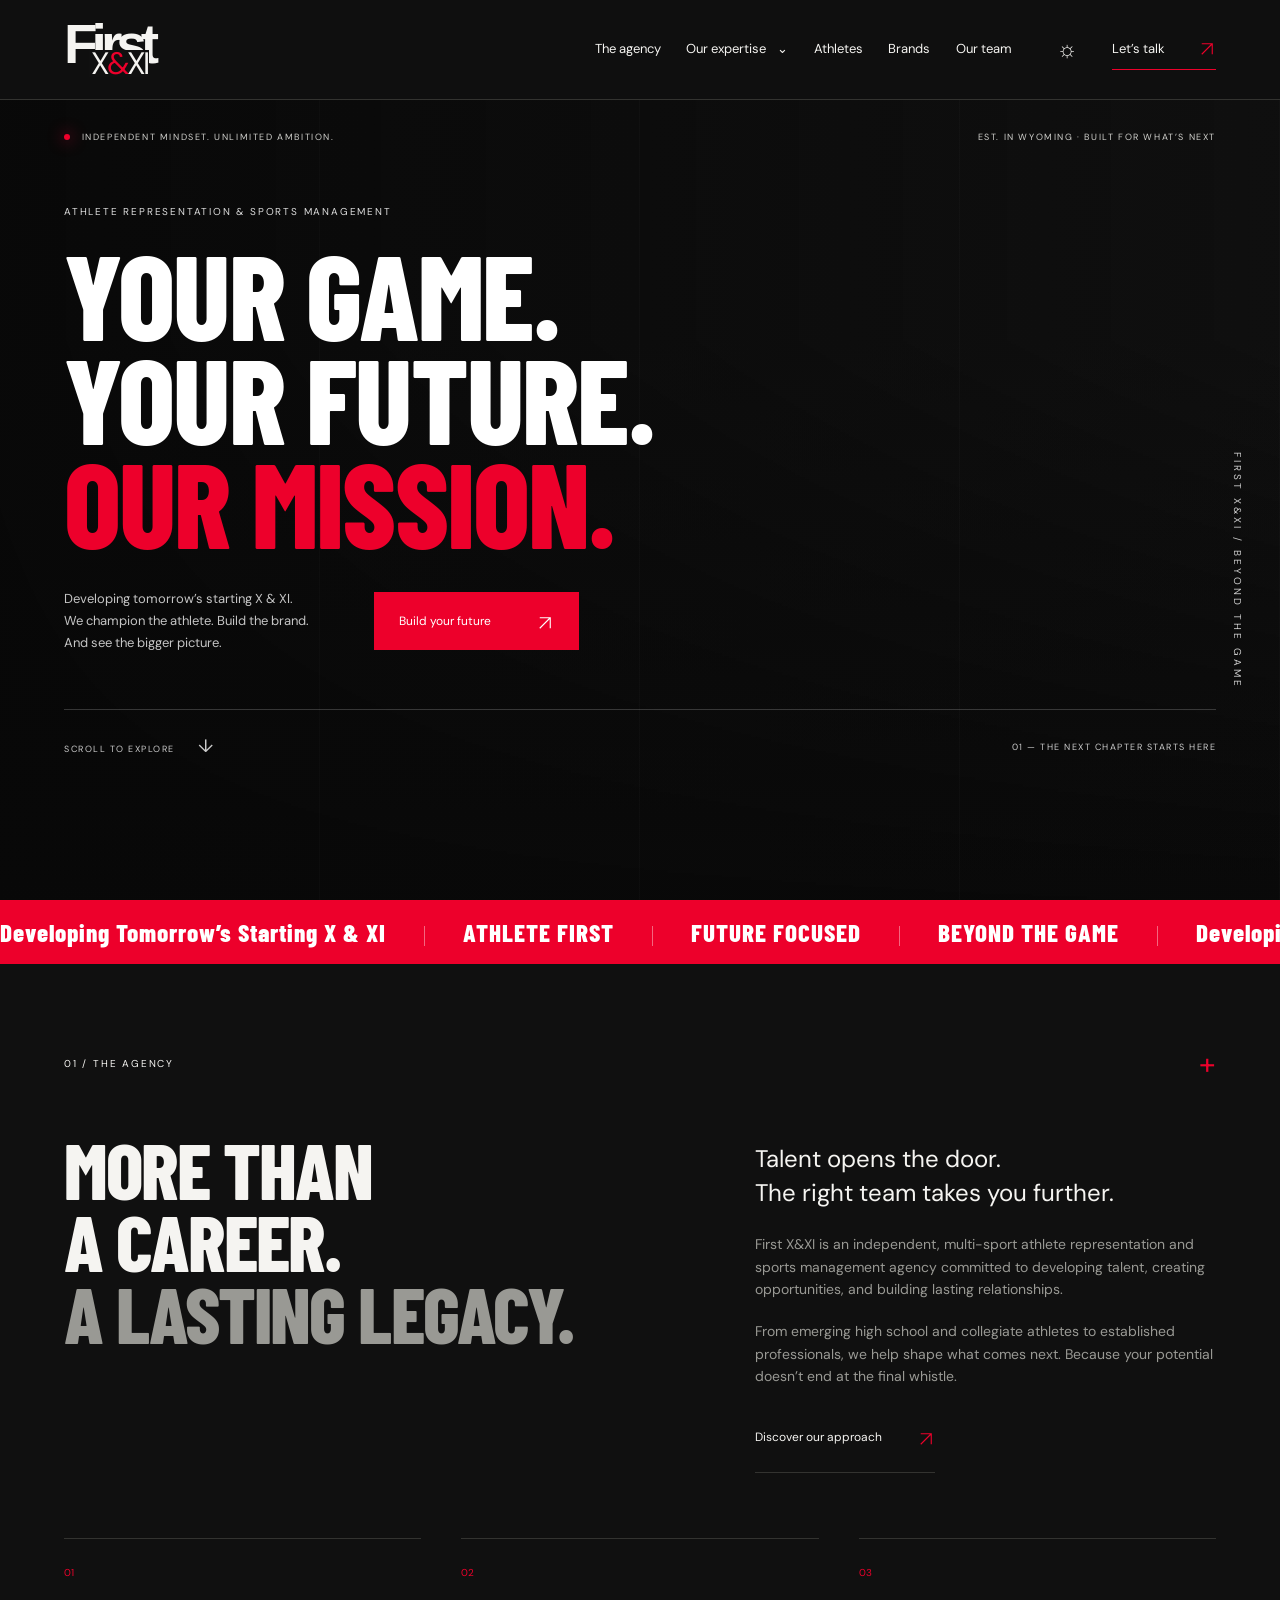
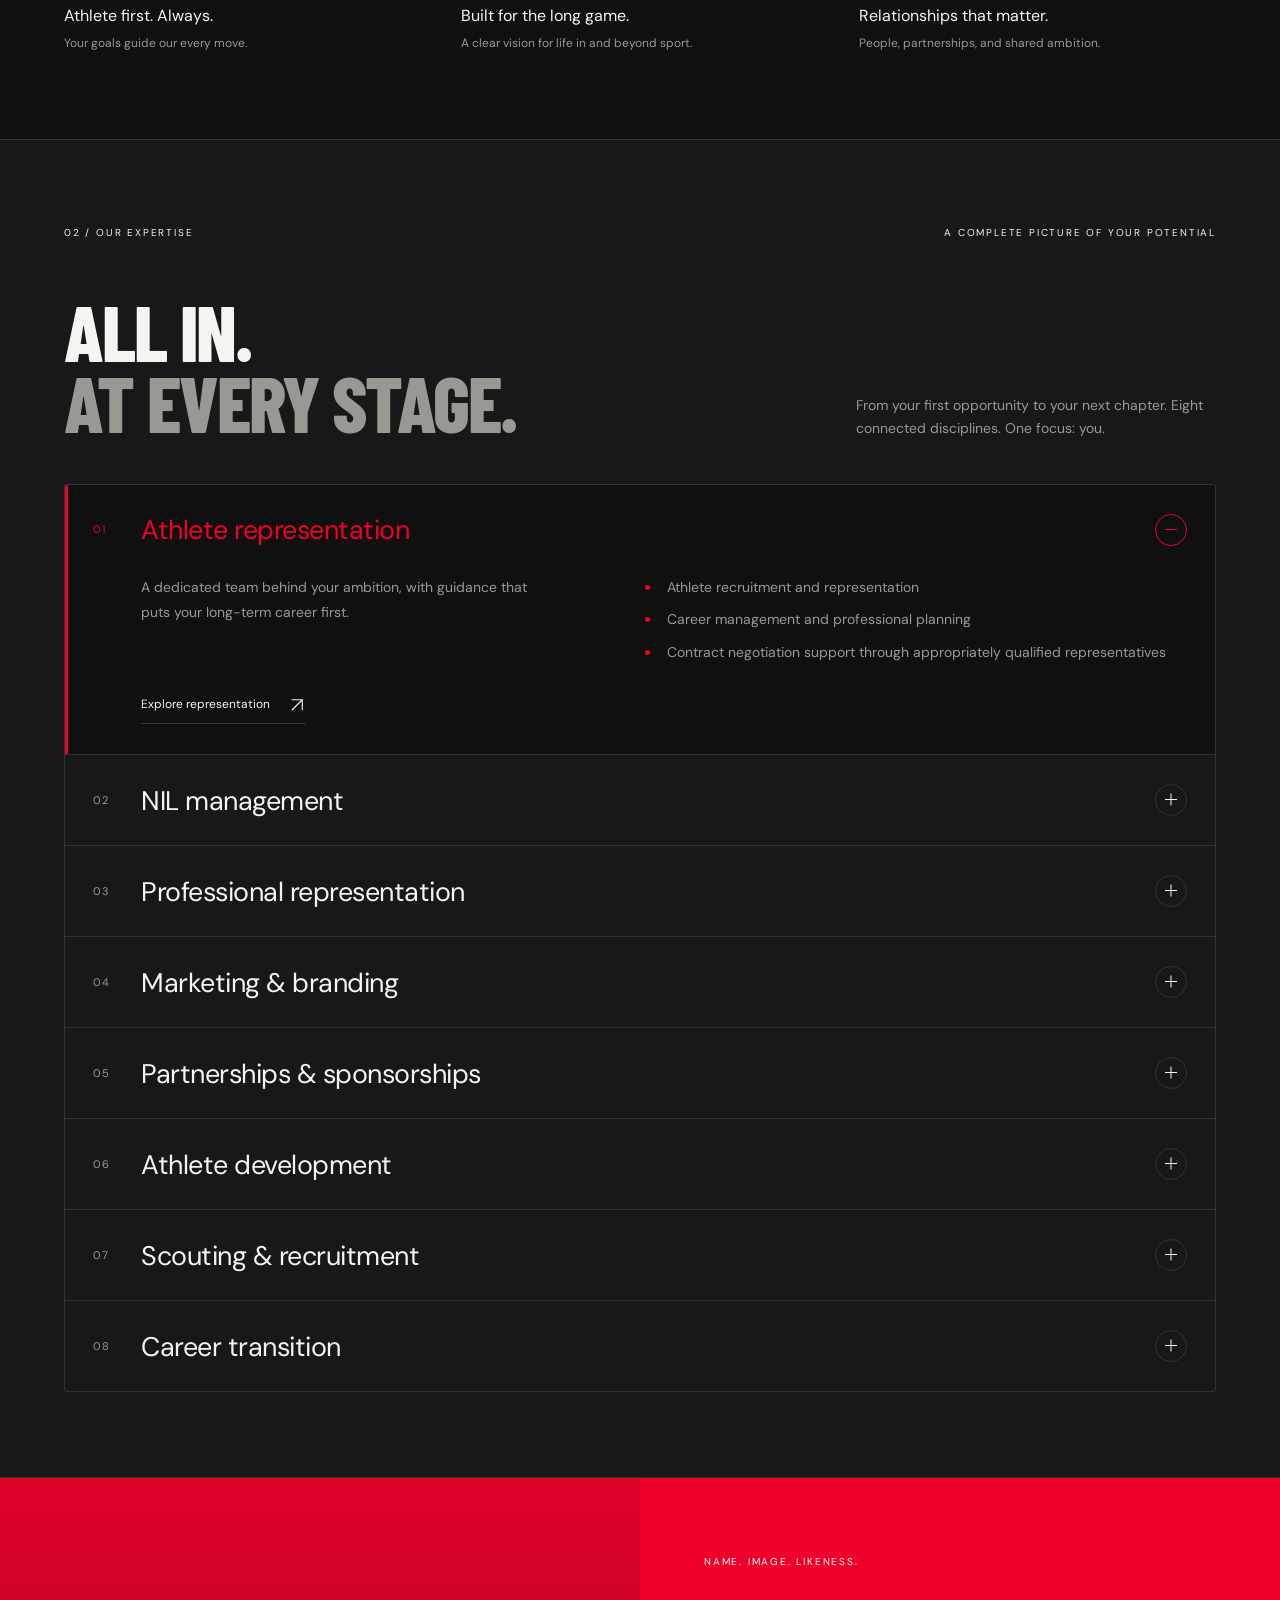
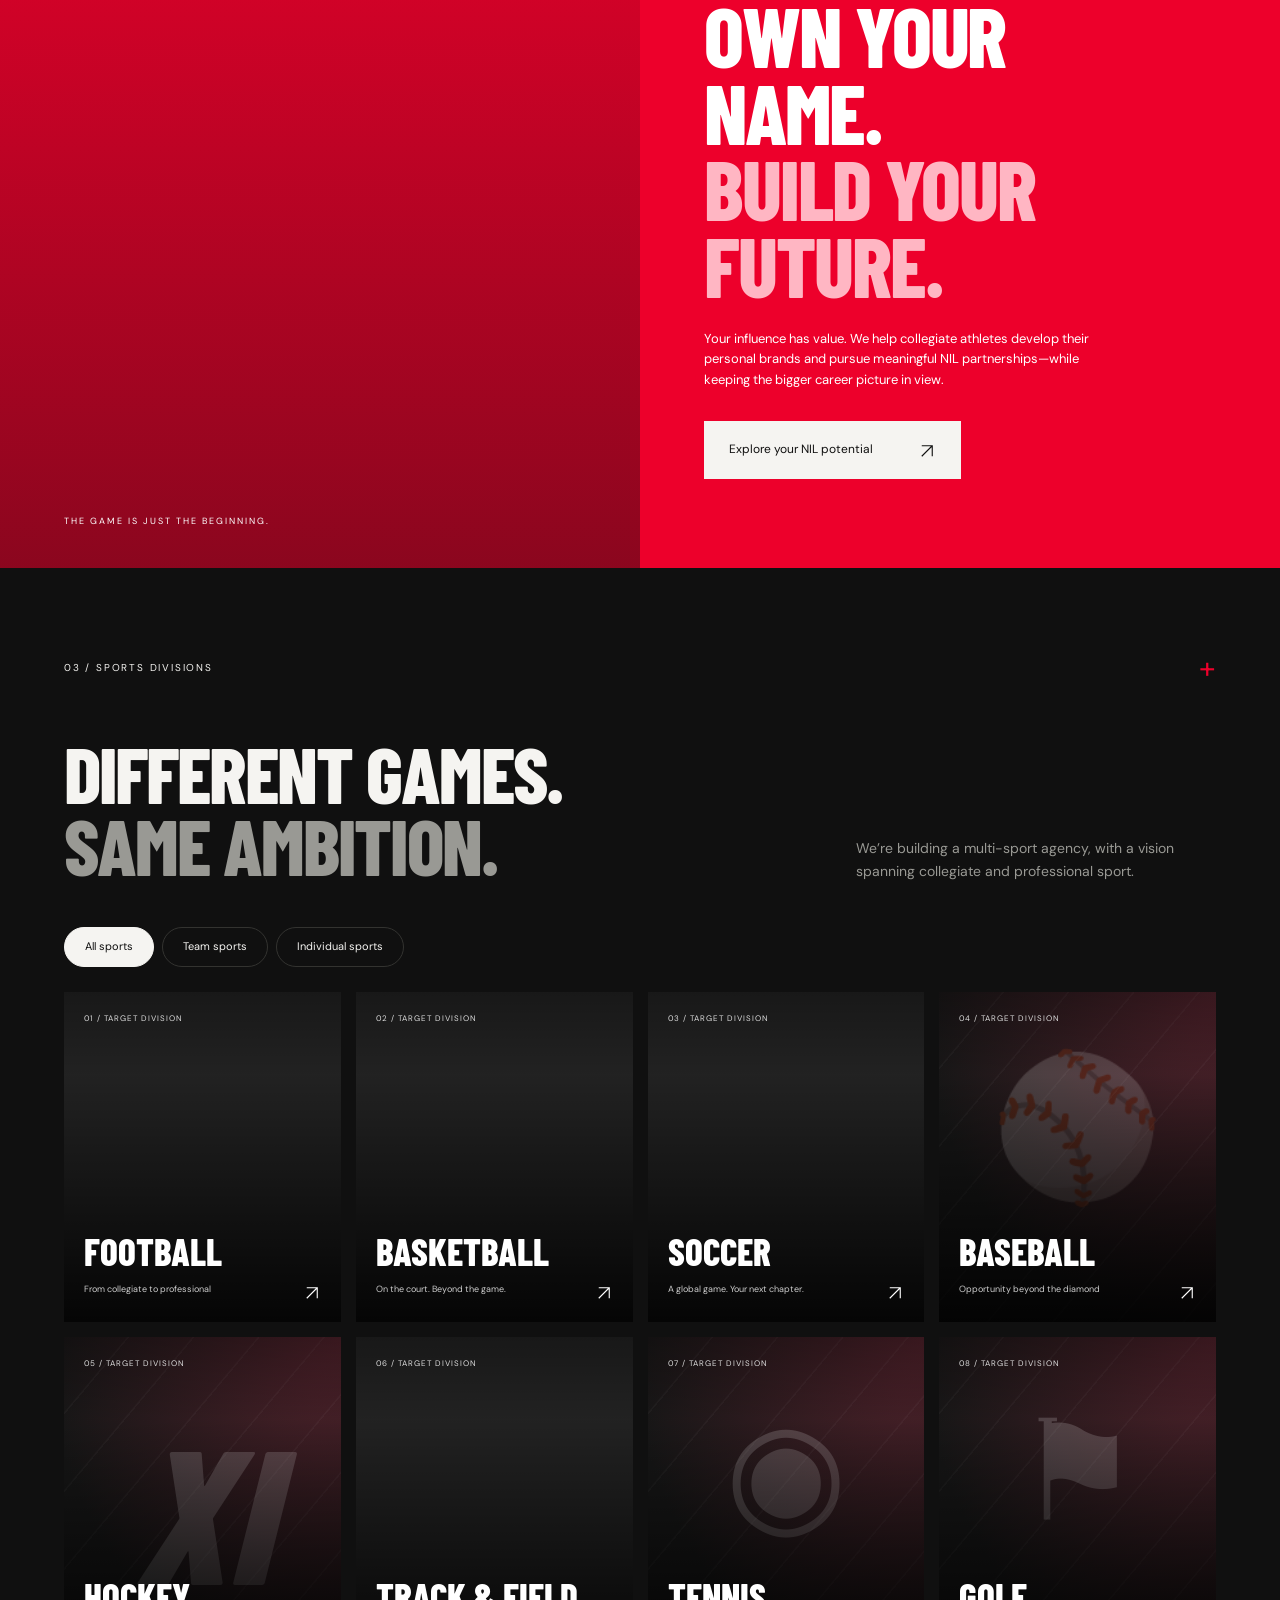
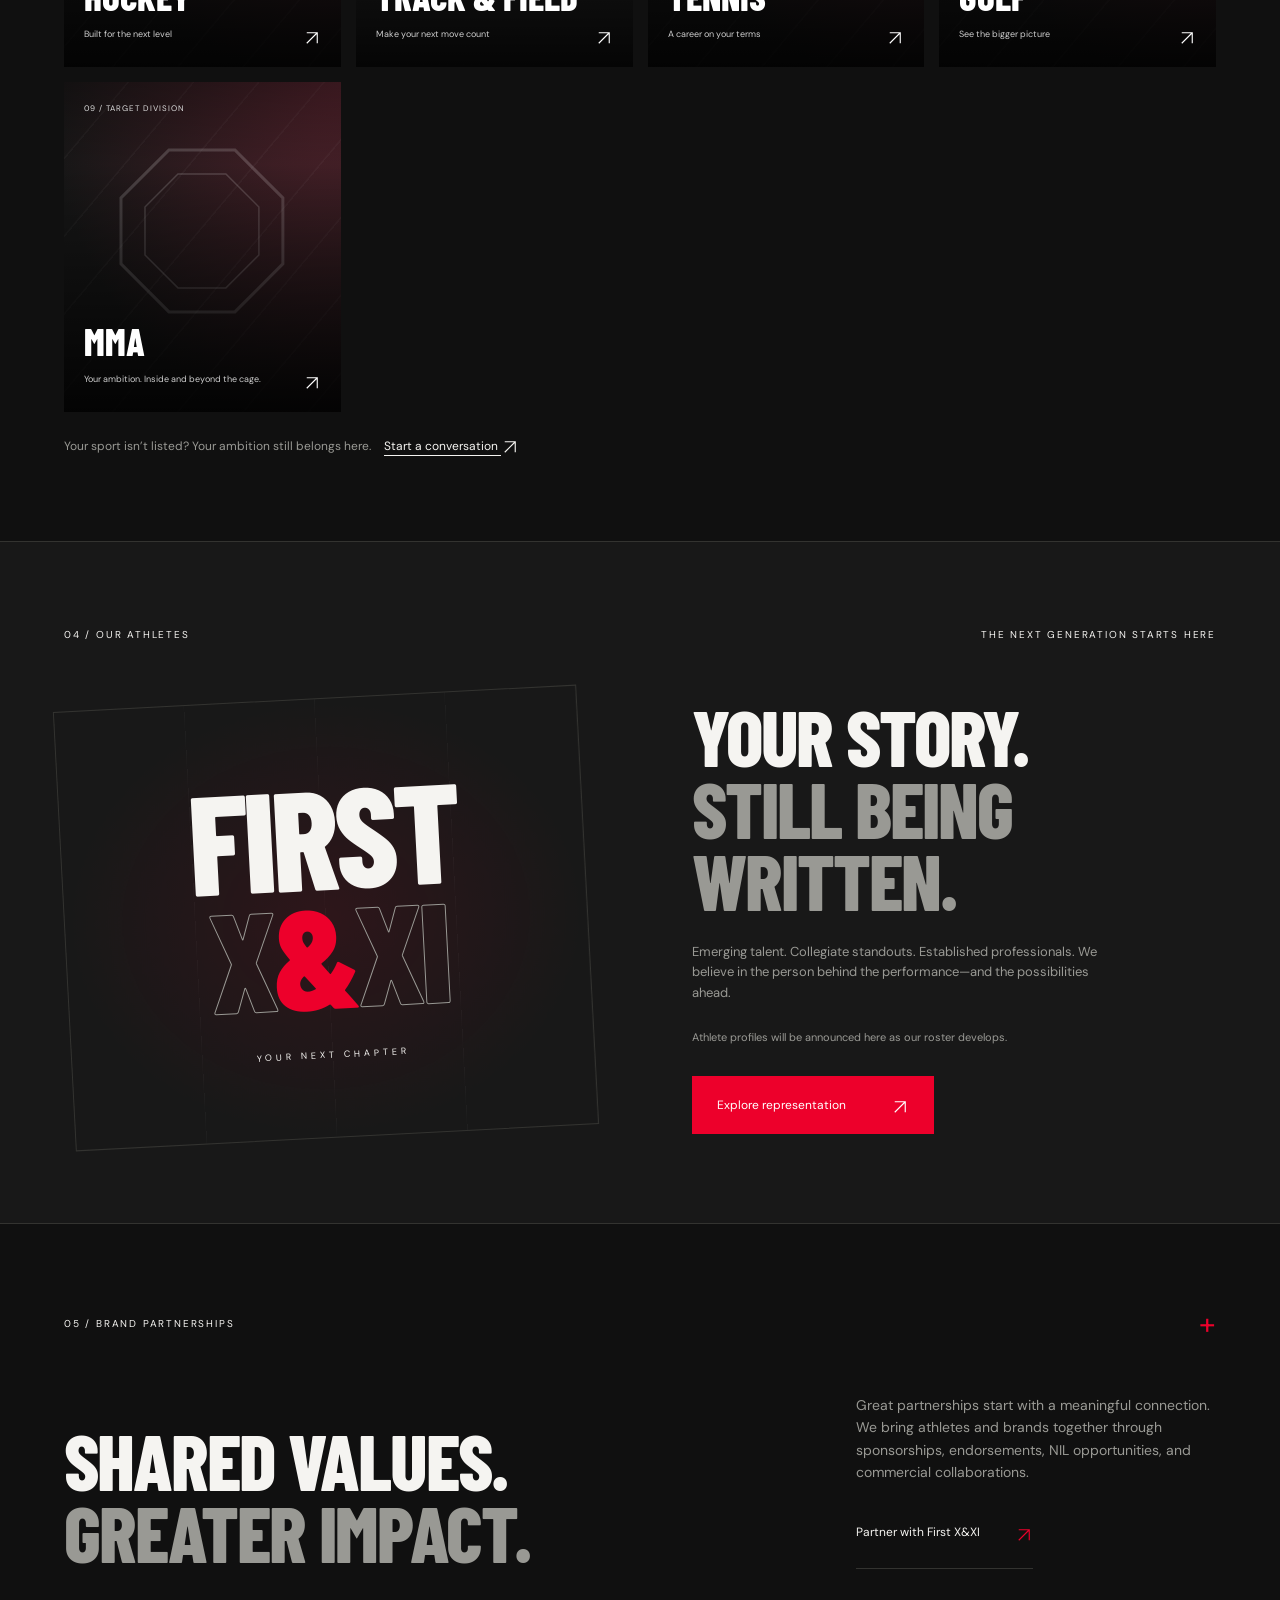
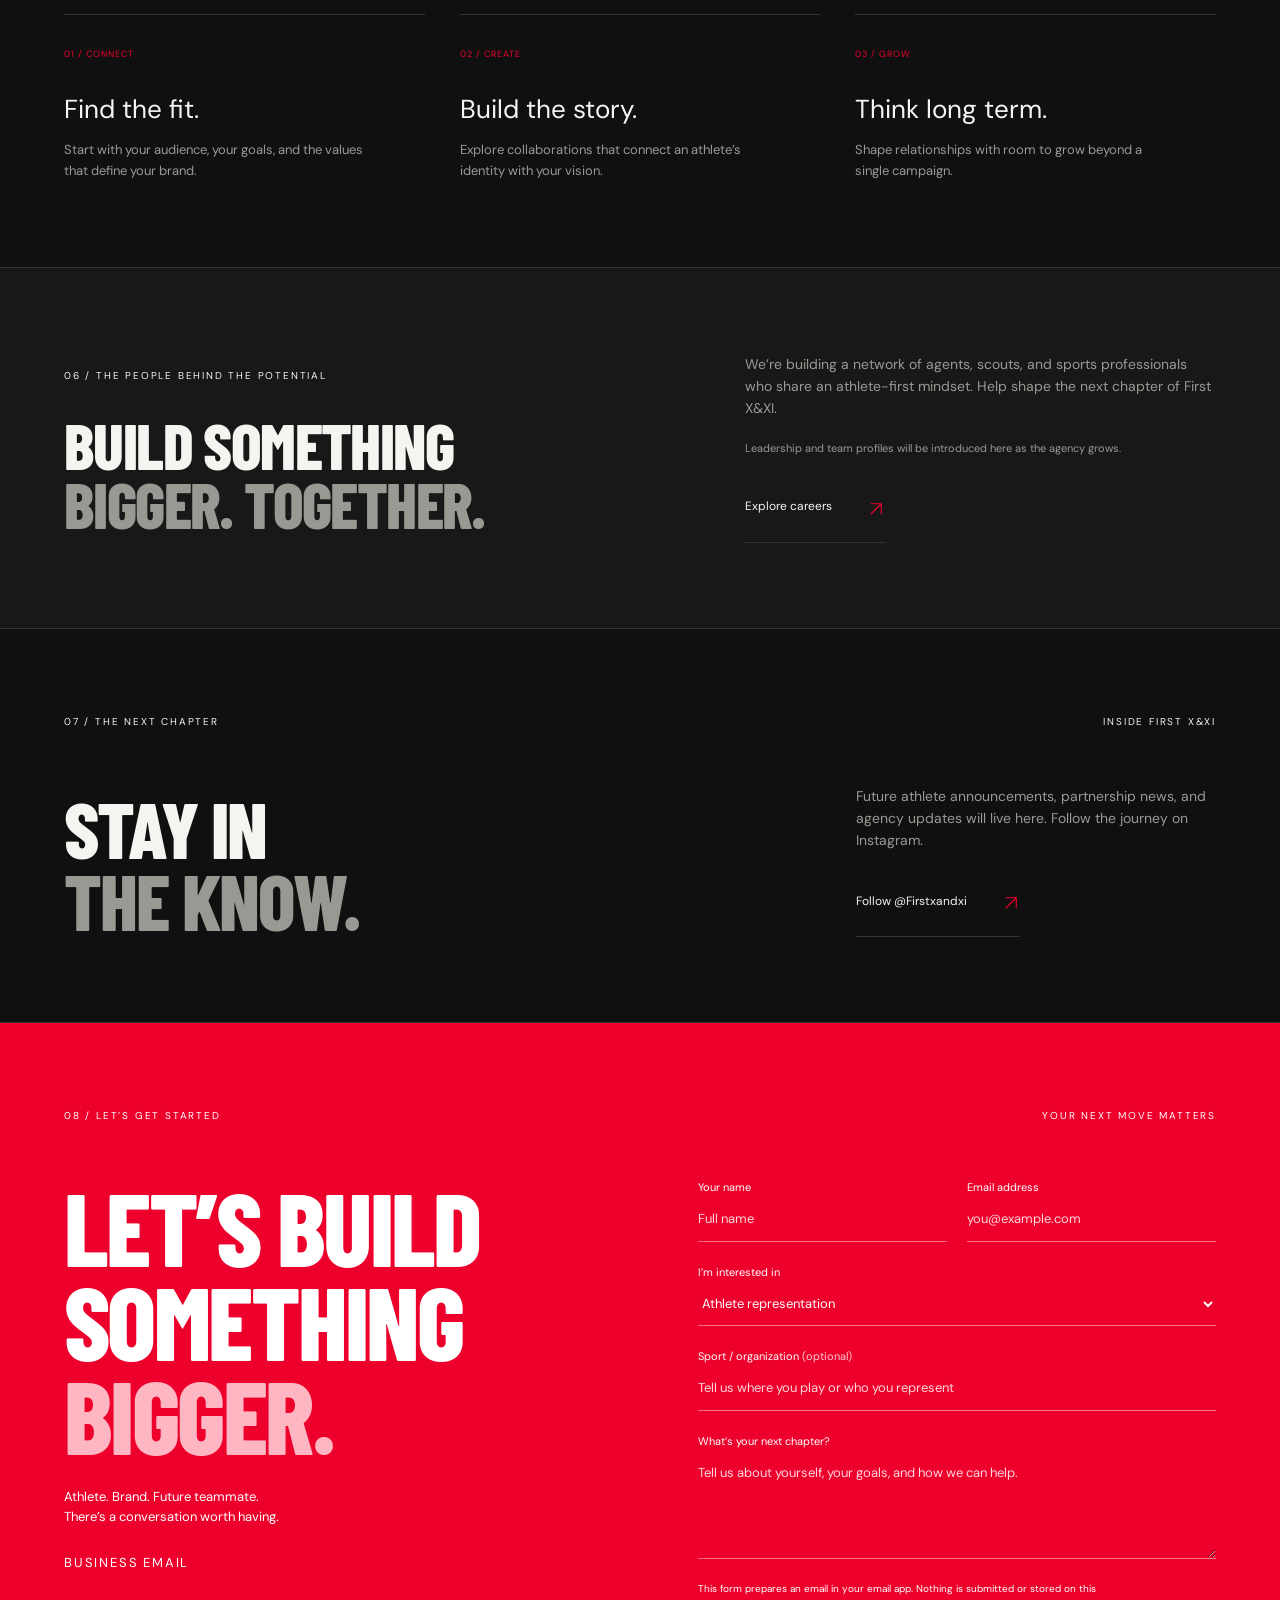
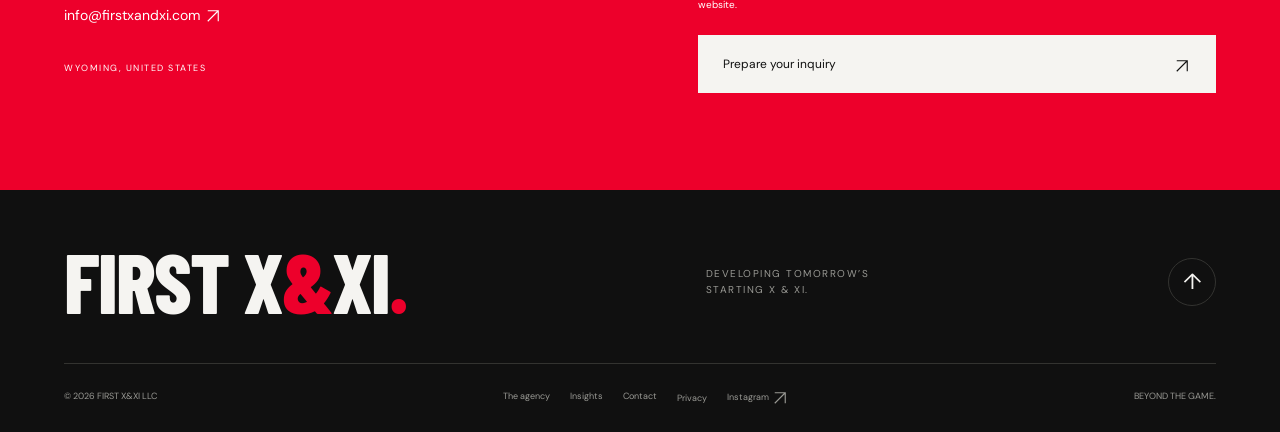
==== commit a8f2d21a: "Add files via upload" ====
--- a/OPEN-PREVIEW.html
+++ b/OPEN-PREVIEW.html
@@ -19,15 +19,73 @@
 .logo img{width:100%;height:100%;object-fit:contain}
 
 .mma-octagon{position:absolute;width:65%;height:auto;top:18%;left:17.5%;color:#ffffff30;z-index:-1}
+/* Refined navigation, text-only ticker, and service disclosures. */
+.ticker .ticker-divider{display:inline-block;width:1px;height:20px;background:currentColor;opacity:.4;vertical-align:middle;margin:0 32px}
+.desktop-nav{gap:clamp(18px,2vw,30px)}
+.service-list{border:1px solid var(--line);border-radius:3px;overflow:hidden}
+.service-list details{padding:0 28px;transition:background .2s}
+.service-list details:last-child{border-bottom:0}
+.service-list details[open]{background:var(--bg);box-shadow:inset 3px 0 var(--red)}
+.service-list summary{gap:24px;padding:25px 0;min-height:90px}
+.service-list summary h3{font-size:clamp(20px,2.1vw,30px);line-height:1.25;letter-spacing:-.5px}
+.service-list .service-number{font-size:11px;letter-spacing:1px;width:24px;flex-shrink:0}
+.service-list details[open] .service-number{color:var(--red)}
+.service-list summary .plus{width:32px;height:32px;flex-shrink:0;position:relative;border:1px solid var(--line);border-radius:50%;transform:none}
+.service-list .plus:before,.service-list .plus:after{content:'';position:absolute;left:9px;top:14px;width:12px;height:1px;background:currentColor}
+.service-list .plus:after{transform:rotate(90deg);transition:transform .2s}
+.service-list details[open] .plus{border-color:var(--red);transform:none}
+.service-list details[open] .plus:after{transform:rotate(0)}
+.service-list .service-body{margin-left:48px;max-width:none;padding:0 0 30px;gap:22px 48px;grid-template-columns:1fr 1.2fr;font-size:14px;line-height:1.8}
+.service-list .service-body p{max-width:390px}
+.service-list .service-body ul{padding-left:18px}
+.service-list .service-body li{padding-left:6px;margin-bottom:7px}
+.service-list .service-body li::marker{color:var(--red)}
+.service-list .service-body a{justify-self:start;display:inline-flex;align-items:center;gap:18px;font-size:12px;font-weight:600;text-decoration:none;border-bottom:1px solid var(--line);padding-bottom:8px;margin:0}
+.service-list .service-body a:hover{border-color:var(--red)}
+@media(max-width:1000px){
+ html{scroll-padding-top:80px}
+ .header{height:80px;gap:16px}
+ .desktop-nav{display:none}
+ .header-actions{margin-left:auto}
+ .menu-toggle{display:flex;flex-direction:column;justify-content:center;align-items:center;gap:7px;border:1px solid var(--line);border-radius:50%;width:44px;height:44px;margin-left:8px}
+ .menu-toggle span{height:1px;width:20px;background:var(--text);transition:transform .2s}
+ .menu-toggle[aria-expanded="true"] span:first-child{transform:translateY(4px) rotate(45deg)}
+ .menu-toggle[aria-expanded="true"] span:last-child{transform:translateY(-4px) rotate(-45deg)}
+ .mobile-nav{position:fixed;inset:80px 0 auto;height:calc(100dvh - 80px);overflow-y:auto;overscroll-behavior:contain;background:var(--bg);padding:0 var(--pad);text-align:left}
+ .mobile-menu-inner{max-width:660px;margin:0 auto;padding:26px 0 max(28px,env(safe-area-inset-bottom))}
+ .mobile-menu-heading{display:flex;justify-content:space-between;gap:20px;padding-bottom:22px;border-bottom:1px solid var(--line)}
+ .mobile-menu-heading>span:first-child{color:var(--red)}
+ .mobile-menu-heading>span:last-child{color:var(--muted);font-size:8px}
+ .mobile-menu-links a{display:flex;align-items:center;gap:18px;padding:17px 0;border-bottom:1px solid var(--line);font-family:var(--body);font-size:clamp(22px,4vw,30px);font-weight:500;line-height:1.3;transition:color .2s}
+ .mobile-menu-links a:hover{color:var(--red)}
+ .mobile-menu-links .menu-number{font-size:10px;letter-spacing:1px;color:var(--muted);font-family:var(--body);width:22px}
+ .mobile-menu-links .arrow-icon{margin-left:auto;color:var(--muted);width:17px;height:17px}
+ .mobile-menu-footer{padding-top:28px}
+ .mobile-menu-footer p{font-size:12px;margin-bottom:16px}
+ .mobile-nav .mobile-menu-footer .button{display:flex;font-family:var(--body);font-size:13px;border:0;padding:17px 22px}
+ .mobile-nav .mobile-email{display:block;font-family:var(--body);font-size:12px;padding:18px 0 0;border:0;color:var(--muted)}
+}
+@media(max-width:540px){
+ .header{gap:8px}.header-actions{gap:5px}
+ .service-list details{padding:0 17px}
+ .service-list summary{gap:12px;padding:21px 0;min-height:80px}
+ .service-list .service-number{width:19px;font-size:10px}
+ .service-list summary h3{font-size:20px;letter-spacing:-.3px}
+ .service-list summary .plus{width:28px;height:28px}
+ .service-list .plus:before,.service-list .plus:after{left:7px;top:12px}
+ .service-list .service-body{margin-left:0;grid-template-columns:1fr;gap:18px;font-size:13px;padding-bottom:24px}
+ .service-list .service-body a{grid-column:auto}
+ .mobile-menu-links a{padding:16px 0}
+}
 </style>
 </head>
 <body>
 <a class="skip" href="#main">Skip to content</a>
 <header class="header">
 <a href="#home" class="logo" aria-label="First X and XI home"><span class="logo-first">First</span><span class="logo-bottom">X<span>&</span>XI</span></a>
-<nav class="desktop-nav" aria-label="Main navigation"><a href="#about">The agency</a><div class="nav-dropdown"><button aria-expanded="false" aria-controls="services-menu">Our expertise <span>⌄</span></button><div id="services-menu" class="mega-menu" hidden><span class="eyebrow">Built around your ambition</span><a href="#representation">Athlete representation <span><svg class="arrow-icon" viewBox="0 0 24 24" fill="none" aria-hidden="true"><path d="M5 19 19 5M5 5h14v14" stroke="currentColor" stroke-width="1.5"/></svg></span></a><a href="#nil">NIL & brand building <span><svg class="arrow-icon" viewBox="0 0 24 24" fill="none" aria-hidden="true"><path d="M5 19 19 5M5 5h14v14" stroke="currentColor" stroke-width="1.5"/></svg></span></a><a href="#sports">Sports divisions <span><svg class="arrow-icon" viewBox="0 0 24 24" fill="none" aria-hidden="true"><path d="M5 19 19 5M5 5h14v14" stroke="currentColor" stroke-width="1.5"/></svg></span></a><a href="#partnerships">Brand partnerships <span><svg class="arrow-icon" viewBox="0 0 24 24" fill="none" aria-hidden="true"><path d="M5 19 19 5M5 5h14v14" stroke="currentColor" stroke-width="1.5"/></svg></span></a></div></div><a href="#athletes">Athletes</a><a href="#team">Our team</a></nav>
+<nav class="desktop-nav" aria-label="Main navigation"><a href="#about">The agency</a><div class="nav-dropdown"><button aria-expanded="false" aria-controls="services-menu">Our expertise <span>⌄</span></button><div id="services-menu" class="mega-menu" hidden><span class="eyebrow">Built around your ambition</span><a href="#representation">Athlete representation <span><svg class="arrow-icon" viewBox="0 0 24 24" fill="none" aria-hidden="true"><path d="M5 19 19 5M5 5h14v14" stroke="currentColor" stroke-width="1.5"/></svg></span></a><a href="#nil">NIL & brand building <span><svg class="arrow-icon" viewBox="0 0 24 24" fill="none" aria-hidden="true"><path d="M5 19 19 5M5 5h14v14" stroke="currentColor" stroke-width="1.5"/></svg></span></a><a href="#sports">Sports divisions <span><svg class="arrow-icon" viewBox="0 0 24 24" fill="none" aria-hidden="true"><path d="M5 19 19 5M5 5h14v14" stroke="currentColor" stroke-width="1.5"/></svg></span></a><a href="#partnerships">Brand partnerships <span><svg class="arrow-icon" viewBox="0 0 24 24" fill="none" aria-hidden="true"><path d="M5 19 19 5M5 5h14v14" stroke="currentColor" stroke-width="1.5"/></svg></span></a></div></div><a href="#athletes">Athletes</a><a href="#partnerships">Brands</a><a href="#team">Our team</a></nav>
 <div class="header-actions"><button class="theme-toggle icon-button" aria-label="Switch to light theme" title="Switch color theme">☼</button><a class="header-cta" href="#contact">Let’s talk <span><svg class="arrow-icon" viewBox="0 0 24 24" fill="none" aria-hidden="true"><path d="M5 19 19 5M5 5h14v14" stroke="currentColor" stroke-width="1.5"/></svg></span></a><button class="menu-toggle icon-button" aria-label="Open navigation" aria-expanded="false" aria-controls="mobile-nav"><span></span><span></span></button></div>
-<nav id="mobile-nav" class="mobile-nav" aria-label="Mobile navigation" hidden><a href="#about">The agency</a><a href="#representation">Our expertise</a><a href="#sports">Sports divisions</a><a href="#athletes">Athletes</a><a href="#team">Our team</a><a href="#contact">Let’s talk <svg class="arrow-icon" viewBox="0 0 24 24" fill="none" aria-hidden="true"><path d="M5 19 19 5M5 5h14v14" stroke="currentColor" stroke-width="1.5"/></svg></a></nav>
+<nav id="mobile-nav" class="mobile-nav" aria-label="Mobile navigation" hidden><div class="mobile-menu-inner"><div class="mobile-menu-heading"><span class="eyebrow">FIRST X&amp;XI</span><span class="eyebrow">EXPLORE THE AGENCY</span></div><div class="mobile-menu-links"><a href="#about"><span class="menu-number" aria-hidden="true">01</span><span>The agency</span><svg class="arrow-icon" viewBox="0 0 24 24" fill="none" aria-hidden="true"><path d="M5 19 19 5M5 5h14v14" stroke="currentColor" stroke-width="1.5"/></svg></a><a href="#representation"><span class="menu-number" aria-hidden="true">02</span><span>Our expertise</span><svg class="arrow-icon" viewBox="0 0 24 24" fill="none" aria-hidden="true"><path d="M5 19 19 5M5 5h14v14" stroke="currentColor" stroke-width="1.5"/></svg></a><a href="#sports"><span class="menu-number" aria-hidden="true">03</span><span>Sports divisions</span><svg class="arrow-icon" viewBox="0 0 24 24" fill="none" aria-hidden="true"><path d="M5 19 19 5M5 5h14v14" stroke="currentColor" stroke-width="1.5"/></svg></a><a href="#athletes"><span class="menu-number" aria-hidden="true">04</span><span>Athletes</span><svg class="arrow-icon" viewBox="0 0 24 24" fill="none" aria-hidden="true"><path d="M5 19 19 5M5 5h14v14" stroke="currentColor" stroke-width="1.5"/></svg></a><a href="#partnerships"><span class="menu-number" aria-hidden="true">05</span><span>Brands</span><svg class="arrow-icon" viewBox="0 0 24 24" fill="none" aria-hidden="true"><path d="M5 19 19 5M5 5h14v14" stroke="currentColor" stroke-width="1.5"/></svg></a><a href="#team"><span class="menu-number" aria-hidden="true">06</span><span>Our team</span><svg class="arrow-icon" viewBox="0 0 24 24" fill="none" aria-hidden="true"><path d="M5 19 19 5M5 5h14v14" stroke="currentColor" stroke-width="1.5"/></svg></a></div><div class="mobile-menu-footer"><p>Your next chapter starts here.</p><a class="button" href="#contact">Let’s talk <svg class="arrow-icon" viewBox="0 0 24 24" fill="none" aria-hidden="true"><path d="M5 19 19 5M5 5h14v14" stroke="currentColor" stroke-width="1.5"/></svg></a><a class="mobile-email" href="mailto:info@firstxandxi.com">info@firstxandxi.com</a></div></div></nav>
 </header>
 <main id="main">
 <section class="hero" id="home">
@@ -35,17 +93,17 @@
 <div class="hero-content"><p class="eyebrow">ATHLETE REPRESENTATION &amp; SPORTS MANAGEMENT</p><h1>YOUR GAME.<br>YOUR FUTURE.<br><span>OUR MISSION.</span></h1><div class="hero-bottom"><p>Developing tomorrow’s starting X &amp; XI.<br>We champion the athlete. Build the brand.<br>And see the bigger picture.</p><a href="#contact" class="button" data-inquiry="Athlete representation">Build your future <span><svg class="arrow-icon" viewBox="0 0 24 24" fill="none" aria-hidden="true"><path d="M5 19 19 5M5 5h14v14" stroke="currentColor" stroke-width="1.5"/></svg></span></a></div></div>
 <div class="hero-side" aria-hidden="true">FIRST X&XI / BEYOND THE GAME</div><div class="hero-footer"><a href="#about">SCROLL TO EXPLORE <span>↓</span></a><span>01 — THE NEXT CHAPTER STARTS HERE</span></div>
 </section>
-<div class="ticker" aria-label="Developing Tomorrow’s Starting X &amp; XI. Athlete first. Future focused. Beyond the game."><div aria-hidden="true">•Developing Tomorrow’s Starting X &amp; XI• <span>✳</span> ATHLETE FIRST <span>✳</span> FUTURE FOCUSED <span>✳</span> BEYOND THE GAME <span>✳</span> •Developing Tomorrow’s Starting X &amp; XI• <span>✳</span> ATHLETE FIRST <span>✳</span> FUTURE FOCUSED <span>✳</span> BEYOND THE GAME <span>✳</span></div></div>
+<div class="ticker" aria-label="Developing Tomorrow’s Starting X &amp; XI. Athlete first. Future focused. Beyond the game."><div aria-hidden="true">Developing Tomorrow’s Starting X &amp; XI <span class="ticker-divider"></span> ATHLETE FIRST <span class="ticker-divider"></span> FUTURE FOCUSED <span class="ticker-divider"></span> BEYOND THE GAME <span class="ticker-divider"></span> Developing Tomorrow’s Starting X &amp; XI <span class="ticker-divider"></span> ATHLETE FIRST <span class="ticker-divider"></span> FUTURE FOCUSED <span class="ticker-divider"></span> BEYOND THE GAME <span class="ticker-divider"></span> </div></div>
 <section class="section about" id="about"><div class="section-marker"><span class="eyebrow">01 / THE AGENCY</span><span class="mini-cross">+</span></div><div class="about-main reveal"><h2>MORE THAN<br>A CAREER.<br><span class="muted">A LASTING LEGACY.</span></h2><div class="about-copy"><p class="lead">Talent opens the door.<br>The right team takes you further.</p><p>First X&XI is an independent, multi-sport athlete representation and sports management agency committed to developing talent, creating opportunities, and building lasting relationships.</p><p>From emerging high school and collegiate athletes to established professionals, we help shape what comes next. Because your potential doesn’t end at the final whistle.</p><a class="text-link" href="#representation">Discover our approach <span><svg class="arrow-icon" viewBox="0 0 24 24" fill="none" aria-hidden="true"><path d="M5 19 19 5M5 5h14v14" stroke="currentColor" stroke-width="1.5"/></svg></span></a></div></div><div class="principles"><div><span>01</span><h3>Athlete first. Always.</h3><p>Your goals guide our every move.</p></div><div><span>02</span><h3>Built for the long game.</h3><p>A clear vision for life in and beyond sport.</p></div><div><span>03</span><h3>Relationships that matter.</h3><p>People, partnerships, and shared ambition.</p></div></div></section>
 <section class="section expertise" id="representation"><div class="section-marker"><span class="eyebrow">02 / OUR EXPERTISE</span><span class="eyebrow">A COMPLETE PICTURE OF YOUR POTENTIAL</span></div><div class="section-heading reveal"><h2>ALL IN.<br><span class="muted">AT EVERY STAGE.</span></h2><p>From your first opportunity to your next chapter. Eight connected disciplines. One focus: you.</p></div><div class="service-list">
-<details open><summary><span class="service-number">01</span><h3>Athlete representation</h3><span class="plus">+</span></summary><div class="service-body"><p>A dedicated team behind your ambition, with guidance that puts your long-term career first.</p><ul><li>Athlete recruitment and representation</li><li>Career management and professional planning</li><li>Contract negotiation support through appropriately qualified representatives</li></ul><a href="#contact" data-inquiry="Athlete representation">Explore representation <svg class="arrow-icon" viewBox="0 0 24 24" fill="none" aria-hidden="true"><path d="M5 19 19 5M5 5h14v14" stroke="currentColor" stroke-width="1.5"/></svg></a></div></details>
-<details><summary><span class="service-number">02</span><h3>NIL management</h3><span class="plus">+</span></summary><div class="service-body"><p>Turn your name, image, and likeness into opportunities that fit who you are.</p><ul><li>Collegiate NIL opportunities</li><li>Brand partnerships and sponsorship negotiations</li><li>Athlete brand development</li></ul><a href="#nil">Explore NIL <svg class="arrow-icon" viewBox="0 0 24 24" fill="none" aria-hidden="true"><path d="M5 19 19 5M5 5h14v14" stroke="currentColor" stroke-width="1.5"/></svg></a></div></details>
-<details><summary><span class="service-number">03</span><h3>Professional representation</h3><span class="plus">+</span></summary><div class="service-body"><p>Strategic support for the demands and possibilities of a professional career.</p><ul><li>Professional career and relationship management</li><li>Contract advisory and negotiation through qualified agents</li><li>Career advancement opportunities</li></ul><a href="#contact" data-inquiry="Professional representation">Plan your next chapter <svg class="arrow-icon" viewBox="0 0 24 24" fill="none" aria-hidden="true"><path d="M5 19 19 5M5 5h14v14" stroke="currentColor" stroke-width="1.5"/></svg></a></div></details>
-<details><summary><span class="service-number">04</span><h3>Marketing &amp; branding</h3><span class="plus">+</span></summary><div class="service-body"><p>Build an identity that carries your story beyond the scoreboard.</p><ul><li>Personal brand development</li><li>Social media strategy and athlete campaigns</li><li>Public relations and media exposure</li></ul><a href="#contact" data-inquiry="Marketing & branding">Build your brand <svg class="arrow-icon" viewBox="0 0 24 24" fill="none" aria-hidden="true"><path d="M5 19 19 5M5 5h14v14" stroke="currentColor" stroke-width="1.5"/></svg></a></div></details>
-<details><summary><span class="service-number">05</span><h3>Partnerships &amp; sponsorships</h3><span class="plus">+</span></summary><div class="service-body"><p>Connect ambition with brands that share your values.</p><ul><li>Corporate sponsorships and endorsements</li><li>Brand collaborations</li><li>Commercial partnerships</li></ul><a href="#partnerships">Explore partnerships <svg class="arrow-icon" viewBox="0 0 24 24" fill="none" aria-hidden="true"><path d="M5 19 19 5M5 5h14v14" stroke="currentColor" stroke-width="1.5"/></svg></a></div></details>
-<details><summary><span class="service-number">06</span><h3>Athlete development</h3><span class="plus">+</span></summary><div class="service-body"><p>Invest in the person behind the performance.</p><ul><li>Professional development and mentorship</li><li>Career preparation</li><li>Financial literacy and education resources</li></ul><a href="#contact" data-inquiry="Athlete development">Start a conversation <svg class="arrow-icon" viewBox="0 0 24 24" fill="none" aria-hidden="true"><path d="M5 19 19 5M5 5h14v14" stroke="currentColor" stroke-width="1.5"/></svg></a></div></details>
-<details><summary><span class="service-number">07</span><h3>Scouting &amp; recruitment</h3><span class="plus">+</span></summary><div class="service-body"><p>Recognize potential. Create pathways to what comes next.</p><ul><li>Emerging talent identification and evaluation</li><li>High school and collegiate recruitment</li><li>Relationships with coaches and programs</li></ul><a href="#contact" data-inquiry="Scouting & recruitment">Get in touch <svg class="arrow-icon" viewBox="0 0 24 24" fill="none" aria-hidden="true"><path d="M5 19 19 5M5 5h14v14" stroke="currentColor" stroke-width="1.5"/></svg></a></div></details>
-<details><summary><span class="service-number">08</span><h3>Career transition</h3><span class="plus">+</span></summary><div class="service-body"><p>Your next chapter deserves the same ambition as your first.</p><ul><li>Preparation for life after sports</li><li>Business and entrepreneurship opportunities</li><li>Personal brand development and long-term career planning</li></ul><a href="#contact" data-inquiry="Career transition">Explore your next move <svg class="arrow-icon" viewBox="0 0 24 24" fill="none" aria-hidden="true"><path d="M5 19 19 5M5 5h14v14" stroke="currentColor" stroke-width="1.5"/></svg></a></div></details>
+<details name="services" open><summary><span class="service-number">01</span><h3>Athlete representation</h3><span class="plus" aria-hidden="true"></span></summary><div class="service-body"><p>A dedicated team behind your ambition, with guidance that puts your long-term career first.</p><ul><li>Athlete recruitment and representation</li><li>Career management and professional planning</li><li>Contract negotiation support through appropriately qualified representatives</li></ul><a href="#contact" data-inquiry="Athlete representation">Explore representation <svg class="arrow-icon" viewBox="0 0 24 24" fill="none" aria-hidden="true"><path d="M5 19 19 5M5 5h14v14" stroke="currentColor" stroke-width="1.5"/></svg></a></div></details>
+<details name="services"><summary><span class="service-number">02</span><h3>NIL management</h3><span class="plus" aria-hidden="true"></span></summary><div class="service-body"><p>Turn your name, image, and likeness into opportunities that fit who you are.</p><ul><li>Collegiate NIL opportunities</li><li>Brand partnerships and sponsorship negotiations</li><li>Athlete brand development</li></ul><a href="#nil">Explore NIL <svg class="arrow-icon" viewBox="0 0 24 24" fill="none" aria-hidden="true"><path d="M5 19 19 5M5 5h14v14" stroke="currentColor" stroke-width="1.5"/></svg></a></div></details>
+<details name="services"><summary><span class="service-number">03</span><h3>Professional representation</h3><span class="plus" aria-hidden="true"></span></summary><div class="service-body"><p>Strategic support for the demands and possibilities of a professional career.</p><ul><li>Professional career and relationship management</li><li>Contract advisory and negotiation through qualified agents</li><li>Career advancement opportunities</li></ul><a href="#contact" data-inquiry="Professional representation">Plan your next chapter <svg class="arrow-icon" viewBox="0 0 24 24" fill="none" aria-hidden="true"><path d="M5 19 19 5M5 5h14v14" stroke="currentColor" stroke-width="1.5"/></svg></a></div></details>
+<details name="services"><summary><span class="service-number">04</span><h3>Marketing &amp; branding</h3><span class="plus" aria-hidden="true"></span></summary><div class="service-body"><p>Build an identity that carries your story beyond the scoreboard.</p><ul><li>Personal brand development</li><li>Social media strategy and athlete campaigns</li><li>Public relations and media exposure</li></ul><a href="#contact" data-inquiry="Marketing & branding">Build your brand <svg class="arrow-icon" viewBox="0 0 24 24" fill="none" aria-hidden="true"><path d="M5 19 19 5M5 5h14v14" stroke="currentColor" stroke-width="1.5"/></svg></a></div></details>
+<details name="services"><summary><span class="service-number">05</span><h3>Partnerships &amp; sponsorships</h3><span class="plus" aria-hidden="true"></span></summary><div class="service-body"><p>Connect ambition with brands that share your values.</p><ul><li>Corporate sponsorships and endorsements</li><li>Brand collaborations</li><li>Commercial partnerships</li></ul><a href="#partnerships">Explore partnerships <svg class="arrow-icon" viewBox="0 0 24 24" fill="none" aria-hidden="true"><path d="M5 19 19 5M5 5h14v14" stroke="currentColor" stroke-width="1.5"/></svg></a></div></details>
+<details name="services"><summary><span class="service-number">06</span><h3>Athlete development</h3><span class="plus" aria-hidden="true"></span></summary><div class="service-body"><p>Invest in the person behind the performance.</p><ul><li>Professional development and mentorship</li><li>Career preparation</li><li>Financial literacy and education resources</li></ul><a href="#contact" data-inquiry="Athlete development">Start a conversation <svg class="arrow-icon" viewBox="0 0 24 24" fill="none" aria-hidden="true"><path d="M5 19 19 5M5 5h14v14" stroke="currentColor" stroke-width="1.5"/></svg></a></div></details>
+<details name="services"><summary><span class="service-number">07</span><h3>Scouting &amp; recruitment</h3><span class="plus" aria-hidden="true"></span></summary><div class="service-body"><p>Recognize potential. Create pathways to what comes next.</p><ul><li>Emerging talent identification and evaluation</li><li>High school and collegiate recruitment</li><li>Relationships with coaches and programs</li></ul><a href="#contact" data-inquiry="Scouting & recruitment">Get in touch <svg class="arrow-icon" viewBox="0 0 24 24" fill="none" aria-hidden="true"><path d="M5 19 19 5M5 5h14v14" stroke="currentColor" stroke-width="1.5"/></svg></a></div></details>
+<details name="services"><summary><span class="service-number">08</span><h3>Career transition</h3><span class="plus" aria-hidden="true"></span></summary><div class="service-body"><p>Your next chapter deserves the same ambition as your first.</p><ul><li>Preparation for life after sports</li><li>Business and entrepreneurship opportunities</li><li>Personal brand development and long-term career planning</li></ul><a href="#contact" data-inquiry="Career transition">Explore your next move <svg class="arrow-icon" viewBox="0 0 24 24" fill="none" aria-hidden="true"><path d="M5 19 19 5M5 5h14v14" stroke="currentColor" stroke-width="1.5"/></svg></a></div></details>
 </div></section>
 <section class="nil-feature" id="nil"><div class="nil-image" role="img" aria-label="Basketball hoop beneath an open sky"></div><div class="nil-copy reveal"><span class="eyebrow">NAME. IMAGE. LIKENESS.</span><h2>OWN YOUR<br>NAME.<br><span>BUILD YOUR<br>FUTURE.</span></h2><p>Your influence has value. We help collegiate athletes develop their personal brands and pursue meaningful NIL partnerships—while keeping the bigger career picture in view.</p><a href="#contact" class="button button-white" data-inquiry="NIL opportunities">Explore your NIL potential <span><svg class="arrow-icon" viewBox="0 0 24 24" fill="none" aria-hidden="true"><path d="M5 19 19 5M5 5h14v14" stroke="currentColor" stroke-width="1.5"/></svg></span></a></div></section>
 <section class="section sports" id="sports"><div class="section-marker"><span class="eyebrow">03 / SPORTS DIVISIONS</span><span class="mini-cross">+</span></div><div class="section-heading reveal"><h2>DIFFERENT GAMES.<br><span class="muted">SAME AMBITION.</span></h2><p>We’re building a multi-sport agency, with a vision spanning collegiate and professional sport.</p></div><div class="sport-filters" role="group" aria-label="Filter sports"><button class="active" data-filter="all" aria-pressed="true">All sports</button><button data-filter="team" aria-pressed="false">Team sports</button><button data-filter="individual" aria-pressed="false">Individual sports</button></div><div class="sport-grid">
@@ -83,7 +141,9 @@
   });
   const menuButton = document.querySelector('.menu-toggle');
   const mobileNav = document.querySelector('#mobile-nav');
+  const menuBackground = [...document.querySelectorAll('main, footer, .header > .logo')];
   function closeMenu(restoreFocus = false) {
+    menuBackground.forEach(el => { el.inert = false; });
     menuButton.setAttribute('aria-expanded', 'false');
     menuButton.setAttribute('aria-label', 'Open navigation');
     mobileNav.hidden = true;
@@ -96,10 +156,16 @@
     menuButton.setAttribute('aria-label', open ? 'Close navigation' : 'Open navigation');
     mobileNav.hidden = !open;
     document.body.classList.toggle('menu-open', open);
+    menuBackground.forEach(el => { el.inert = open; });
     if (open) mobileNav.querySelector('a').focus();
   });
-  mobileNav.querySelectorAll('a').forEach(link => link.addEventListener('click', () => closeMenu()));
-  const desktopMedia = matchMedia('(min-width: 801px)');
+  mobileNav.querySelectorAll('a').forEach(link => link.addEventListener('click', () => {
+    closeMenu();
+    const href = link.getAttribute('href');
+    const target = href.startsWith('#') ? document.querySelector(href) : null;
+    if (target) { target.setAttribute('tabindex', '-1'); target.focus({ preventScroll: true }); }
+  }));
+  const desktopMedia = matchMedia('(min-width: 1001px)');
   desktopMedia.addEventListener('change', e => { if (e.matches) closeMenu(); });
   const dropdown = document.querySelector('.nav-dropdown');
   const dropdownButton = dropdown.querySelector('button');
@@ -131,6 +197,10 @@
     document.querySelectorAll('.reveal').forEach(el => observer.observe(el));
     root.classList.add('motion-ready');
   }
+  const services = [...document.querySelectorAll('.service-list details')];
+  services.forEach(item => item.addEventListener('toggle', () => {
+    if (item.open) services.forEach(other => { if (other !== item) other.open = false; });
+  }));
   document.querySelectorAll('[data-filter]').forEach(button => {
     button.addEventListener('click', () => {
       document.querySelectorAll('[data-filter]').forEach(other => {
